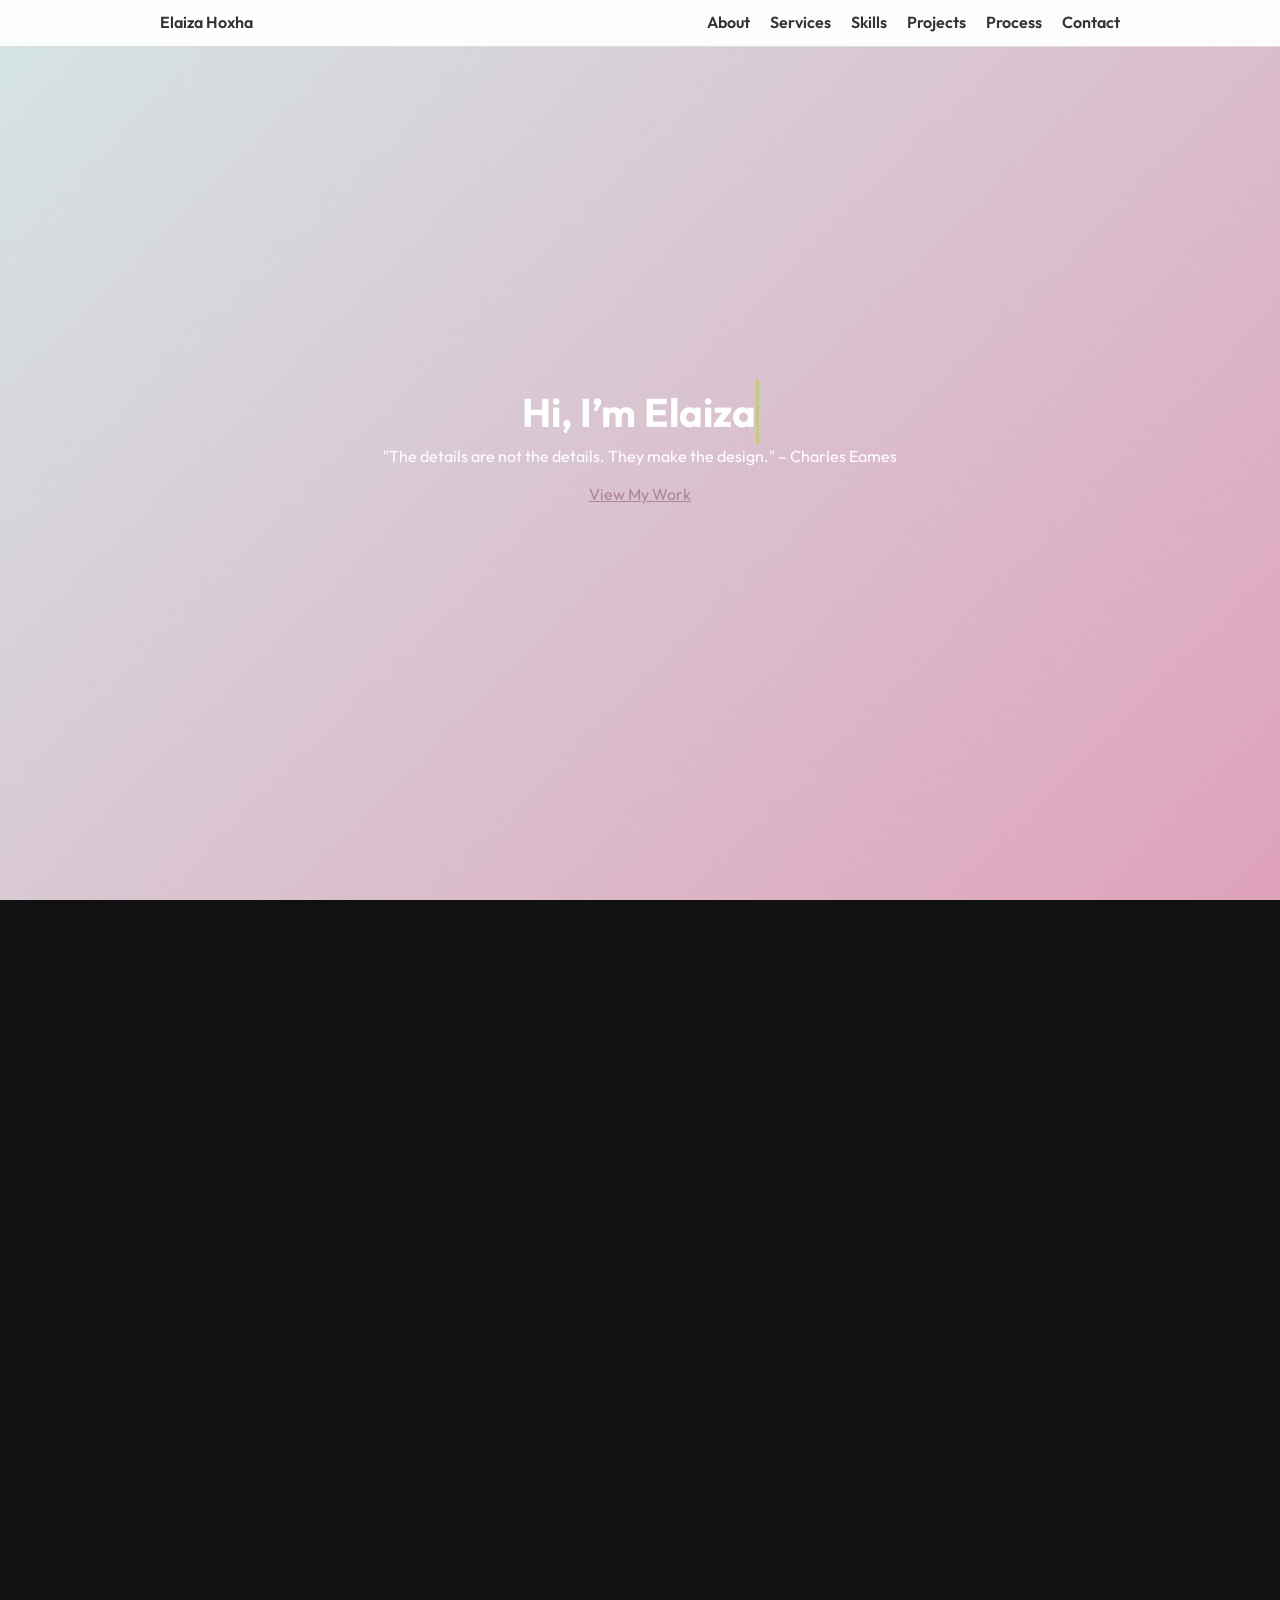
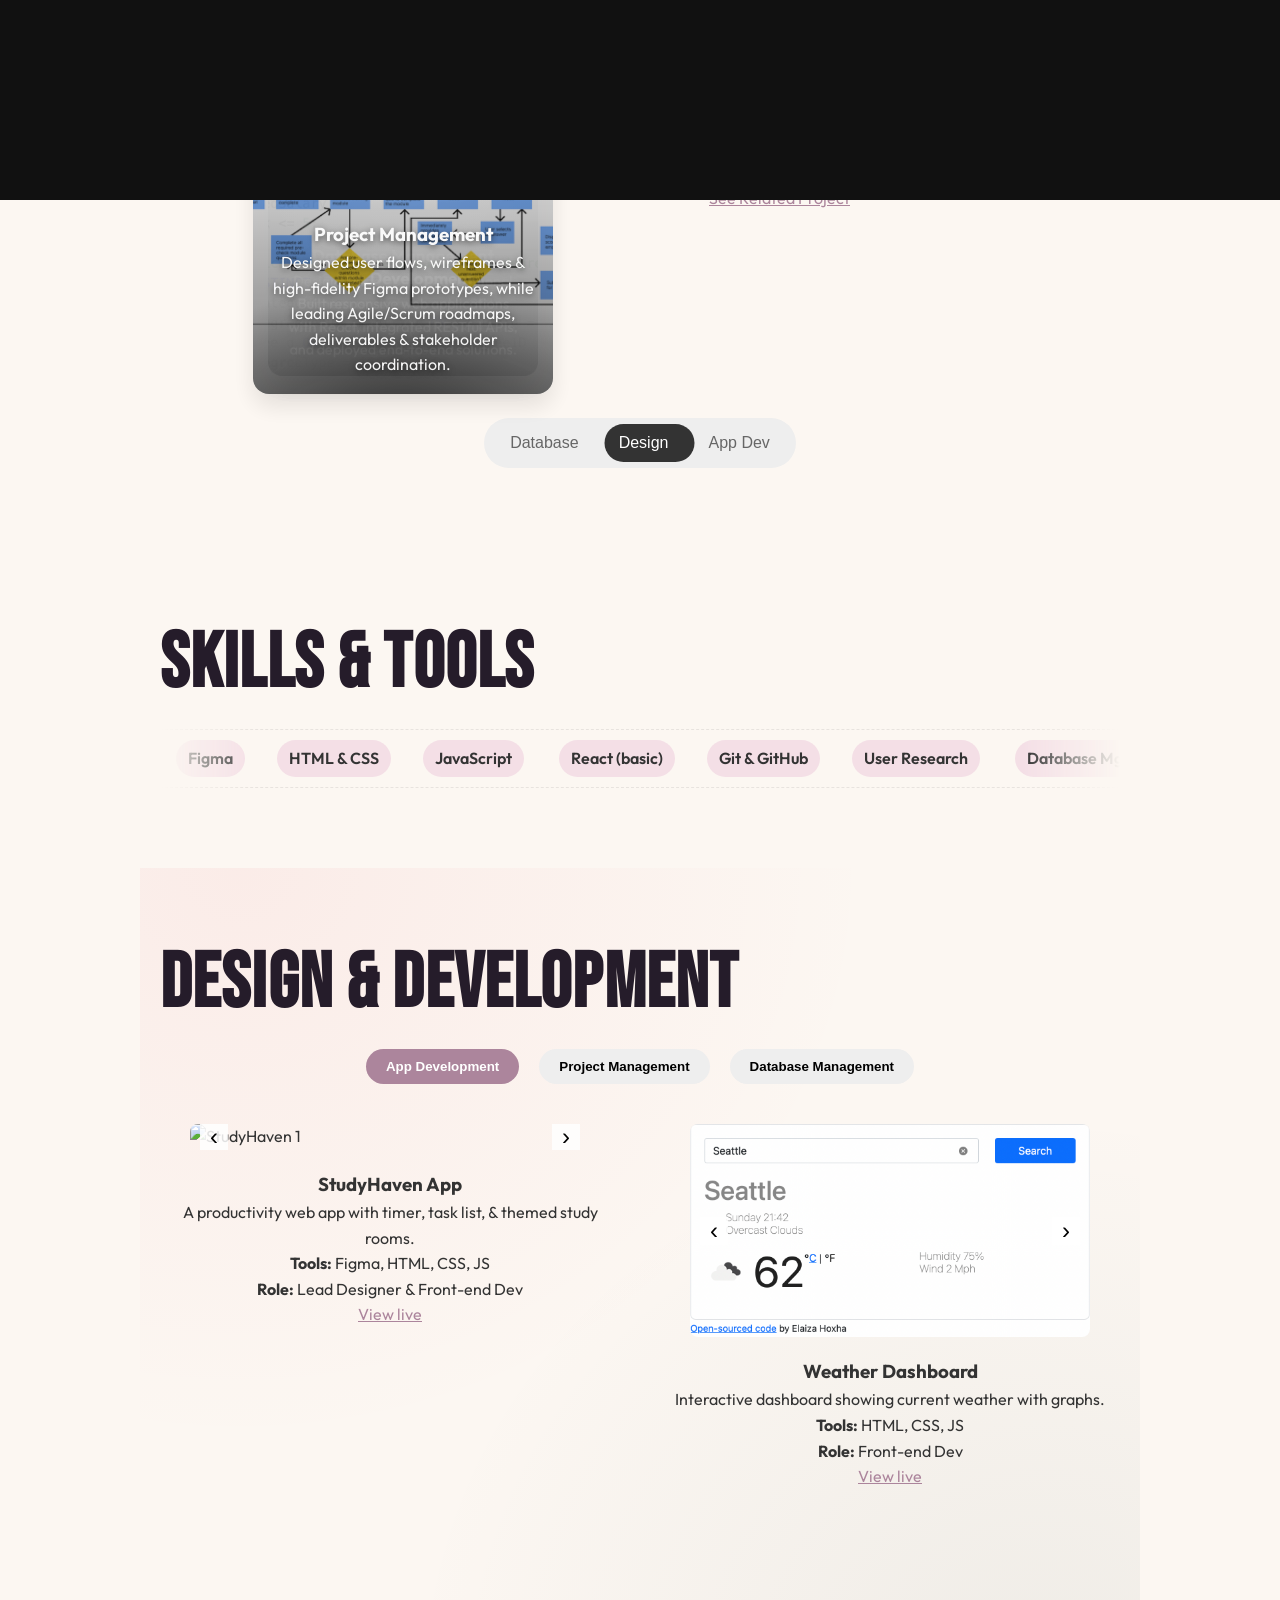
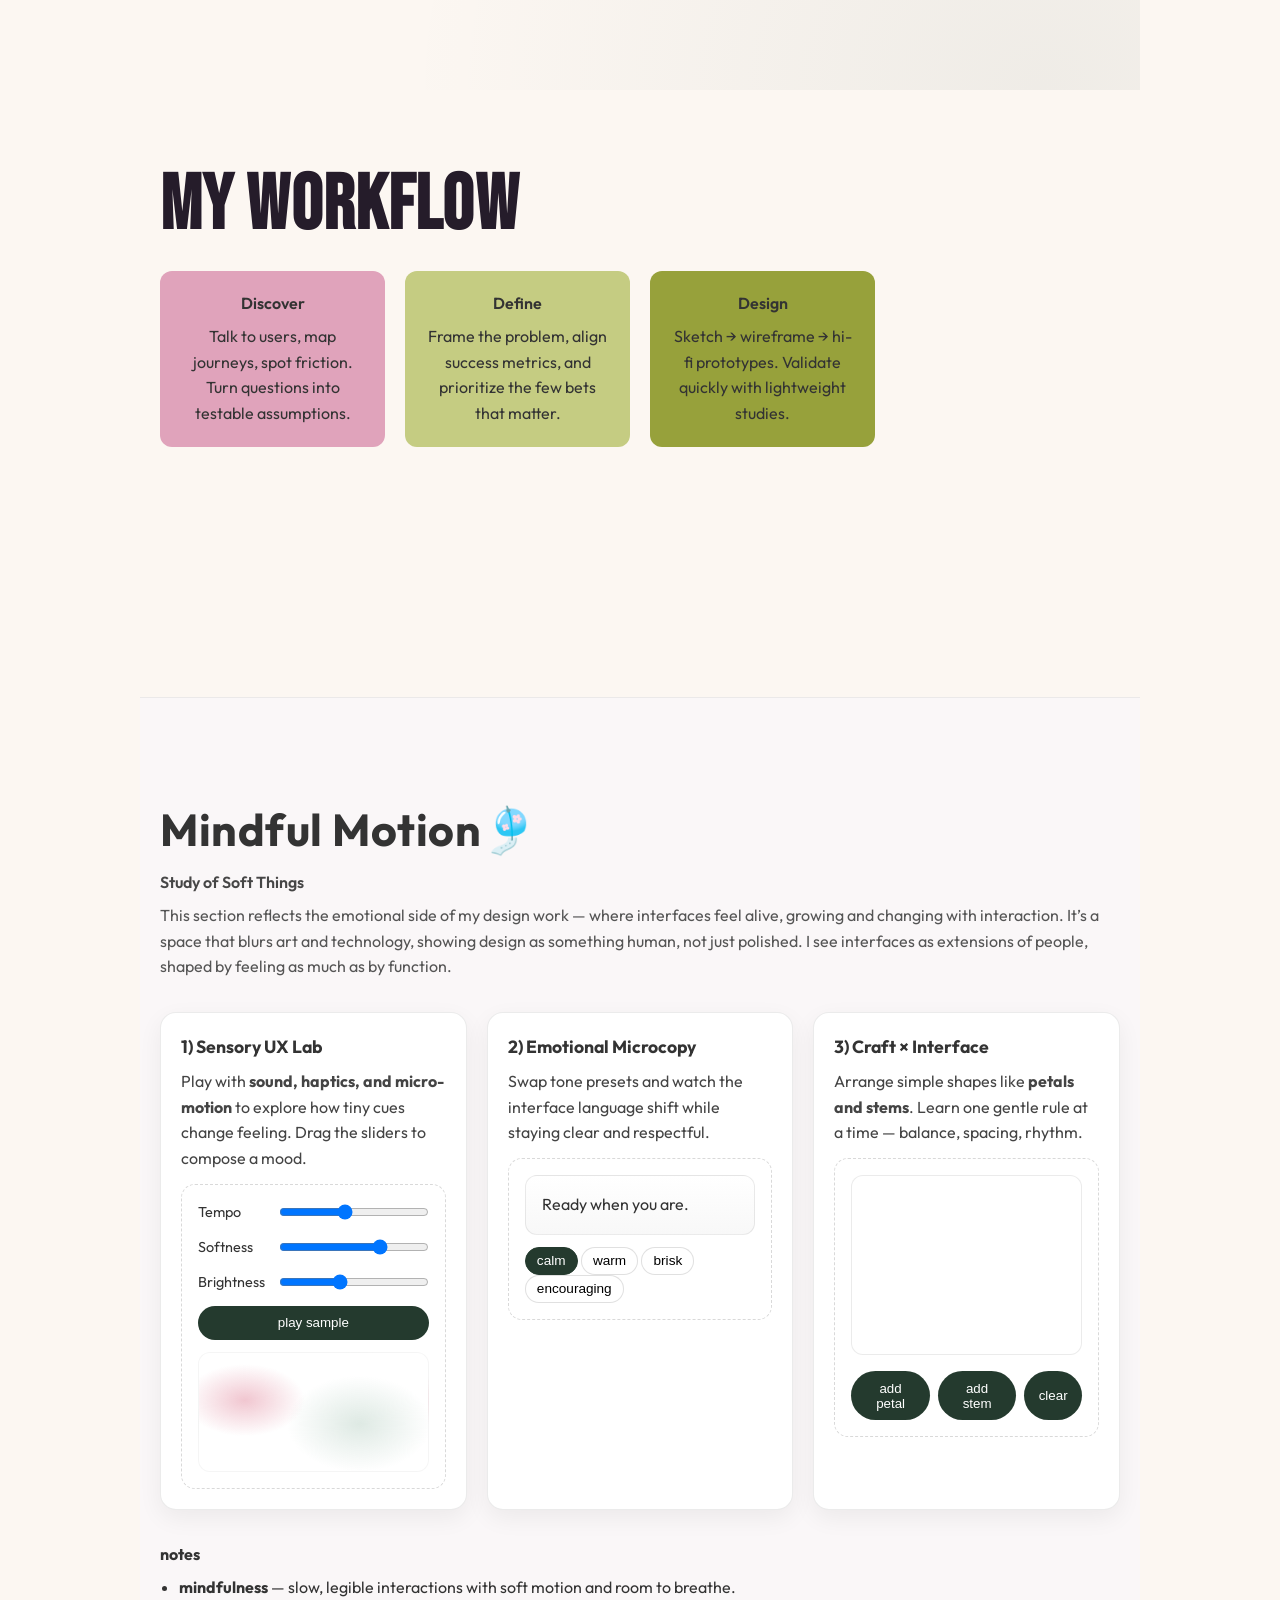
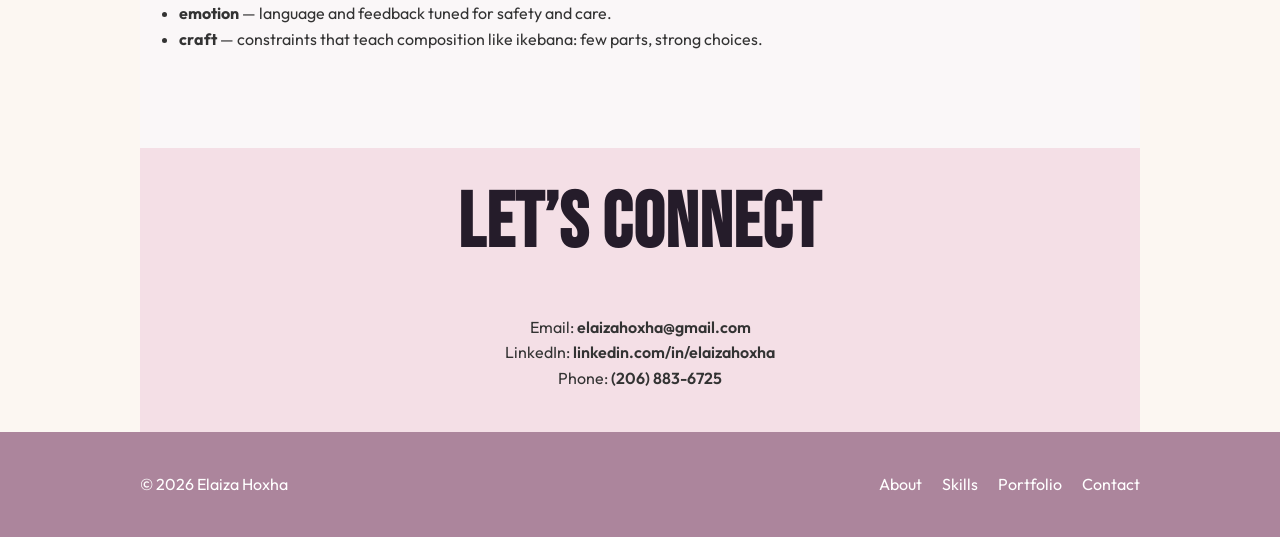
==== index.html @ 32614544 "update portfolio layout, visuals, and content for new version new sections, visuals, and interaction" ====
<!DOCTYPE html>
<html lang="en">
<head>
  <meta charset="UTF-8" />
  <meta name="viewport" content="width=device-width, initial-scale=1.0" />
  <title>Elaiza Hoxha | Portfolio</title>

  <!-- libs -->
  <script src="https://cdn.jsdelivr.net/npm/tsparticles@2/tsparticles.bundle.min.js"></script>

  <!-- fonts -->
  <link href="https://fonts.googleapis.com/css2?family=Outfit:wght@400;600&display=swap" rel="stylesheet" />
  <link href="https://fonts.googleapis.com/css2?family=Bebas+Neue&family=IBM+Plex+Mono:wght@400;600&display=swap" rel="stylesheet" />

  <link rel="stylesheet" href="style.css" />
</head>
<body>
  <!-- progress bar + film grain -->
  <div class="scrollbar" aria-hidden="true"><span></span></div>
  <div class="site-noise" aria-hidden="true"></div>

  <!-- Top Navigation (marketing link removed) -->
  <nav class="top-banner">
    <div class="nav-content">
      <div class="logo">Elaiza Hoxha</div>
      <ul>
        <li><a href="#about">About</a></li>
        <li><a href="#services">Services</a></li>
        <li><a href="#skills">Skills</a></li>
        <li><a href="#projects">Projects</a></li>
        <li><a href="#process">Process</a></li>
        <li><a href="#contact">Contact</a></li>
      </ul>
    </div>
  </nav>

  <!-- Hero -->
  <header class="hero">
    <div id="tsparticles" class="particles"></div>
    <h1 class="typewriter" id="typewriter"></h1>
    <p>"The details are not the details. They make the design." – Charles Eames</p>
    <a href="#about" class="btn">View My Work</a>
  </header>

  <!-- About -->
  <section class="about" id="about">
    <h2 class="k-headline" data-split>About Me</h2>
    <div class="about-wrapper">
      <img src="images/meee.png" alt="Elaiza Hoxha portrait" class="about-img sticker floaty" data-parallax="0.05" />
      <div class="about-text reveal">
        <p>
          I’m an Informatics student at UW Seattle who loves working where strategy, design, and tech meet.
          I can code and prototype when needed, but what excites me most is guiding a product from an idea
          to something people use and value. I enjoy shaping user insights into features that work for both the
          people using them and the teams building them, ensuring every decision aligns with the user experience
          and the product vision.
        </p>
      </div>
    </div>
  </section>

  <!-- Services -->
  <section id="services" class="services">
    <h2 class="k-headline" data-split>Services</h2>

    <div class="services__wrapper">
      <!-- Card stack -->
      <div class="services__cards">
        <div class="card" data-idx="0">
          <img src="images/SQL.png" alt="Database Management" />
          <div class="card__content">
            <h3>Database Management</h3>
            <p>Designed and optimized relational schemas, wrote complex SQL queries, and tuned performance for large data sets.</p>
          </div>
        </div>

        <div class="card active" data-idx="1">
          <img src="images/PMEmpCom.png" alt="Project Management" />
          <div class="card__content">
            <h3>Project Management</h3>
            <p>Designed user flows, wireframes & high-fidelity Figma prototypes, while leading Agile/Scrum roadmaps, deliverables & stakeholder coordination.</p>
          </div>
        </div>

        <div class="card" data-idx="2">
          <img src="images/SHrainy.png" alt="App Development" />
          <div class="card__content">
            <h3>App Development</h3>
            <p>Built responsive web applications with React, integrated RESTful APIs, and deployed end-to-end solutions.</p>
          </div>
        </div>
      </div>

      <!-- Info pane -->
      <div class="services__info">
        <h3 id="svc-title">Project Management</h3>
        <p id="svc-copy">Designed user flows, wireframes & high-fidelity Figma prototypes, while leading Agile/Scrum roadmaps, deliverables & stakeholder coordination.</p>
        <a id="svc-link" href="#projects" class="btn">See Related Project</a>
      </div>
    </div>

    <!-- Pills with slider -->
    <nav class="services__nav" id="svc-nav">
      <button data-idx="0">Database</button>
      <button class="active" data-idx="1">Design</button>
      <button data-idx="2">App Dev</button>
      <span class="slider" aria-hidden="true"></span>
    </nav>
  </section>

  <!-- Skills marquee -->
  <section class="skills" id="skills">
    <h2 class="k-headline" data-split>Skills & Tools</h2>
    <div class="marquee">
      <div class="track">
        <span>Figma</span><span>HTML &amp; CSS</span><span>JavaScript</span>
        <span>React (basic)</span><span>Git &amp; GitHub</span><span>User Research</span>
        <span>Database Mgmt</span><span>SQL</span><span>Project Mgmt</span>
        <span>Figma</span><span>HTML &amp; CSS</span><span>JavaScript</span>
        <span>React (basic)</span><span>Git &amp; GitHub</span><span>User Research</span>
        <span>Database Mgmt</span><span>SQL</span><span>Project Mgmt</span>
      </div>
    </div>
  </section>

  <!-- Projects -->
  <section class="projects editorial" id="projects">
    <h2 class="k-headline" data-split>Design & Development</h2>

    <div class="projects-nav">
      <button data-tab="app" class="active">App Development</button>
      <button data-tab="ux">Project Management</button>
      <button data-tab="db">Database Management</button>
    </div>

    <div class="projects-content">
      <!-- App Dev -->
      <div class="project-tab active" data-tab="app">
        <div class="project-grid">
          <div class="project-item">
            <div class="carousel" data-carousel="study">
              <img src="images/SHcoffee.png" class="active" alt="StudyHaven 1">
              <img src="images/SHcozy.png" alt="">
              <img src="images/SHrainy.png" alt="">
              <img src="images/SHtask.png" alt="">
              <button class="prev" aria-label="Previous">‹</button>
              <button class="next" aria-label="Next">›</button>
            </div>
            <div class="project-info">
              <h3>StudyHaven App</h3>
              <p>A productivity web app with timer, task list, &amp; themed study rooms.</p>
              <p><strong>Tools:</strong> Figma, HTML, CSS, JS</p>
              <p><strong>Role:</strong> Lead Designer &amp; Front-end Dev</p>
              <a href="https://studyhaven-11dbe.web.app" class="btn" target="_blank" rel="noopener">View live</a>
            </div>
          </div>

          <div class="project-item">
            <div class="carousel" data-carousel="weather">
              <img src="images/WAseattle.png" class="active" alt="Weather Seattle">
              <img src="images/WAalbania.png" alt=""><img src="images/WAkyrgyzstan.png" alt="">
              <img src="images/WAjapan.png" alt=""><img src="images/WAchad.png" alt="">
              <img src="images/WAarizona.png" alt=""><img src="images/WAmoscow.png" alt="">
              <img src="images/WAbellevue.png" alt="">
              <button class="prev" aria-label="Previous">‹</button>
              <button class="next" aria-label="Next">›</button>
            </div>
            <div class="project-info">
              <h3>Weather Dashboard</h3>
              <p>Interactive dashboard showing current weather with graphs.</p>
              <p><strong>Tools:</strong> HTML, CSS, JS</p>
              <p><strong>Role:</strong> Front-end Dev</p>
              <a href="https://jazzy-gaufre-e1794d.netlify.app" class="btn" target="_blank" rel="noopener">View live</a>
            </div>
          </div>
        </div>
      </div>

      <!-- PM -->
      <div class="project-tab" data-tab="ux">
        <div class="carousel" data-carousel="uxpm">
          <img src="images/unnamed-3.png" class="active" alt="">
          <img src="images/unnamed-4.png" alt="">
          <img src="images/unnamed-5.png" alt="">
          <img src="images/unnamed-6.png" alt="">
          <img src="images/unnamed-7.png" alt="">
          <button class="prev" aria-label="Previous">‹</button>
          <button class="next" aria-label="Next">›</button>
        </div>
        <div class="project-info">
          <h3>HRIS Case Study</h3>
          <p>Designed user flows, wireframes &amp; Figma prototypes. Led Agile sprints, stakeholder demos, and roadmapping in a group setting.</p>
          <p><strong>Outcome:</strong> +40% actionable insights</p>
          <p><strong>Role:</strong> PM &amp; Designer</p>
          <a href="https://dev.azure.com/bbgroup1/INFO%20380%20Project%20BB1/_wiki/wikis/INFO-380-Project-BB1.wiki/28/Executive-Summary" class="btn" target="_blank" rel="noopener">See full case study</a>
        </div>
      </div>

      <!-- DB -->
      <div class="project-tab" data-tab="db">
        <div class="carousel" data-carousel="db">
          <img src="images/Q1.png" class="active" alt="">
          <img src="images/Q2.png" alt=""><img src="images/Q3.png" alt="">
          <img src="images/Q4.png" alt=""><img src="images/Q5.png" alt="">
          <img src="images/Q6.png" alt=""><img src="images/Q7.png" alt="">
          <img src="images/Q8.png" alt=""><img src="images/Q9.png" alt="">
          <img src="images/Q10.png" alt="">
          <button class="prev" aria-label="Previous">‹</button>
          <button class="next" aria-label="Next">›</button>
        </div>
        <div class="project-info">
          <h3>Job Market Analytics Database</h3>
          <p>Modeled and loaded 2023–33 BLS projections into normalized PostgreSQL, then wrote 10 core SQL queries using windows, aggregates, and CTEs.</p>
          <p><strong>Tools:</strong> SQL, Azure Data Studio, VS Code</p>
          <p><strong>Role:</strong> Data Engineer &amp; Analyst</p>
          <p><strong>Data source:</strong> <a href="https://www.bls.gov/emp/tables/occupational-projections-and-characteristics.htm" target="_blank" rel="noopener">Employment Projections</a></p>
          <a href="https://github.com/elaizahoxha/Job-Market-Analytics.git" class="btn" target="_blank" rel="noopener">View GitHub</a>
        </div>
      </div>
    </div>
  </section>

  <!-- Process -->
  <section class="process" id="process">
    <h2 class="k-headline" data-split>My Workflow</h2>
    <div class="process-steps">
      <div class="step-box">
        <div class="summary">Discover</div>
        <div class="details">Talk to users, map journeys, spot friction. Turn questions into testable assumptions.</div>
      </div>
      <div class="step-box">
        <div class="summary">Define</div>
        <div class="details">Frame the problem, align success metrics, and prioritize the few bets that matter.</div>
      </div>
      <div class="step-box">
        <div class="summary">Design</div>
        <div class="details">Sketch → wireframe → hi-fi prototypes. Validate quickly with lightweight studies.</div>
      </div>
      <div class="step-box">
        <div class="summary">Develop</div>
        <div class="details">Build accessible, responsive UI; integrate APIs; keep scope honest and iterative.</div>
      </div>
      <div class="step-box">
        <div class="summary">Deliver</div>
        <div class="details">Ship, measure, and learn. Capture insights into the next sprint or release plan.</div>
      </div>
    </div>
  </section>

  <!-- ✨ art-meets-interface -->
  <section id="art-meets-interface" class="ami">
    <div class="wrapper">
      <header class="ami-hero">
        <h2>Mindful Motion🎐 </h2>
        <p class="subtitle">Study of Soft Things</p>
        <p class="tagline">This section reflects the emotional side of my design work — where interfaces feel alive, growing and changing with interaction. It’s a space that blurs art and technology, showing design as something human, not just polished. I see interfaces as extensions of people, shaped by feeling as much as by function.</p>
      </header>

      <div class="ami-grid">
        <article class="ami-card">
          <h3>1) Sensory UX Lab</h3>
          <p>Play with <b>sound, haptics, and micro-motion</b> to explore how tiny cues change feeling. Drag the sliders to compose a mood.</p>
          <div class="ami-demo ami-demo--sensory">
            <label>Tempo <input type="range" min="20" max="180" value="90" id="ami-tempo"></label>
            <label>Softness <input type="range" min="0" max="100" value="70" id="ami-soft"></label>
            <label>Brightness <input type="range" min="0" max="100" value="40" id="ami-bright"></label>
            <button id="ami-play" class="ami-btn">play sample</button>
            <div class="ami-bloom" aria-hidden="true"></div>
          </div>
        </article>

        <article class="ami-card">
          <h3>2) Emotional Microcopy</h3>
          <p>Swap tone presets and watch the interface language shift while staying clear and respectful.</p>
          <div class="ami-demo ami-demo--copy">
            <div class="ami-copy-output" id="ami-copy">Ready when you are.</div>
            <div class="ami-copy-controls">
              <button data-tone="calm" class="ami-chip is-active">calm</button>
              <button data-tone="warm" class="ami-chip">warm</button>
              <button data-tone="brisk" class="ami-chip">brisk</button>
              <button data-tone="encouraging" class="ami-chip">encouraging</button>
            </div>
          </div>
        </article>

        <article class="ami-card">
          <h3>3) Craft × Interface</h3>
          <p>Arrange simple shapes like <b>petals and stems</b>. Learn one gentle rule at a time — balance, spacing, rhythm.</p>
          <div class="ami-demo ami-demo--ikebana">
            <div class="ami-stage" id="ami-stage" aria-label="arrangement canvas"></div>
            <div class="ami-stage-tools">
              <button class="ami-btn" id="ami-add-petal">add petal</button>
              <button class="ami-btn" id="ami-add-stem">add stem</button>
              <button class="ami-btn" id="ami-clear">clear</button>
            </div>
          </div>
        </article>
      </div>

      <footer class="ami-notes">
        <h4>notes</h4>
        <ul>
          <li><b>mindfulness</b> — slow, legible interactions with soft motion and room to breathe.</li>
          <li><b>emotion</b> — language and feedback tuned for safety and care.</li>
          <li><b>craft</b> — constraints that teach composition like ikebana: few parts, strong choices.</li>
        </ul>
      </footer>
    </div>
  </section>

  <!-- Contact -->
  <section id="contact" class="contact">
    <div class="container">
      <h2 class="k-headline" data-split>Let’s Connect</h2>
      <br>
      <p>
        Email: <a href="mailto:elaizahoxha@gmail.com" class="contact-link">elaizahoxha@gmail.com</a><br>
        LinkedIn: <a href="https://www.linkedin.com/in/elaizahoxha/" target="_blank" rel="noopener" class="contact-link">linkedin.com/in/elaizahoxha</a><br>
        Phone: <a href="tel:+12068836725" class="contact-link">(206) 883-6725</a>
      </p>
    </div>
  </section>

  <!-- Footer (marketing link removed) -->
  <footer class="footer-clean">
    <div class="footer-row container">
      <p>&copy; <span id="year"></span> Elaiza Hoxha</p>
      <ul class="footer-links">
        <li><a href="#about">About</a></li>
        <li><a href="#skills">Skills</a></li>
        <li><a href="#projects">Portfolio</a></li>
        <li><a href="#contact">Contact</a></li>
      </ul>
    </div>
  </footer>

  <!-- Page-transition overlay -->
  <div id="transition" aria-hidden="true"></div>

  <!-- Back to top -->
  <button class="to-top" aria-label="Back to top">↑</button>

  <script src="script.js"></script>
</body>
</html>
---- style.css ----
/* ====== THEME ====== */
:root{
  --pastel-pink:#E0A3BB; --pastel-yellow:#C5CC82; --pastel-green:#97A13B;
  --pastel-blue:#D6E6E7; --pastel-peach:#F4DFE6; --pastel-purple:#AC859C;
  --ink:#251C2A; --paper:#FCF7F2; --campus-red:#E21C2D; --forest:#1E3A2E;
  --accent: var(--pastel-purple);
  --radius:18px; --shadow:0 6px 18px rgba(0,0,0,.08); --ease:cubic-bezier(.22,.61,.36,1);
}

*{box-sizing:border-box; margin:0; padding:0; scroll-behavior:smooth;}
body{font-family:'Outfit',system-ui; background:var(--paper); color:#333; line-height:1.6; scroll-padding-top:80px;}

/* ===== Progress bar ===== */
.scrollbar{position:fixed; top:0; left:0; width:100%; height:3px; z-index:1100; background:transparent;}
.scrollbar span{display:block; height:100%; width:0; background: linear-gradient(90deg, color-mix(in oklab, var(--accent) 92%, white), var(--accent)); transform-origin:left;}

/* ===== Film grain ===== */
.site-noise::before{
  content:""; position:fixed; inset:0; pointer-events:none; z-index:999; mix-blend-mode:multiply;
  background-image:url('data:image/svg+xml;utf8,<svg xmlns="http://www.w3.org/2000/svg" width="140" height="140"><filter id="n"><feTurbulence baseFrequency=".9" numOctaves="2" seed="2"/></filter><rect width="100%" height="100%" filter="url(%23n)" opacity=".04"/></svg>');
}

/* ===== Nav ===== */
.top-banner{position:fixed; top:0; width:100%; background:rgba(255,255,255,.95); border-bottom:1px solid #ddd; backdrop-filter:blur(8px); z-index:1000;}
.nav-content{display:flex; justify-content:space-between; align-items:center; max-width:1000px; margin:auto; padding:10px 20px;}
.logo{font-weight:600;}
nav ul{display:flex; gap:20px; list-style:none;}
nav a{position:relative; text-decoration:none; color:#333; font-weight:600; transition:color .3s;}
nav a:hover{color:var(--pastel-purple);} 
nav a::after{content:""; position:absolute; left:0; bottom:-2px; width:100%; height:2px; background:var(--pastel-purple); transform:scaleX(0); transform-origin:left; transition:transform .3s;}
nav a:hover::after{transform:scaleX(1);} 

/* ===== Hero ===== */
.hero{position:relative; overflow:hidden; height:100vh; background:linear-gradient(135deg,var(--pastel-blue),var(--pastel-pink)); color:#fff; display:flex; flex-direction:column; justify-content:center; align-items:center; text-align:center; padding:0 20px;}
.particles{position:absolute; inset:0; z-index:0;}
.hero>*:not(.particles){position:relative; z-index:1;}
.typewriter{overflow:hidden; border-right:3px solid var(--pastel-yellow); white-space:nowrap; font-size:2.5rem; min-height:4rem; display:inline-block; animation:blink .7s step-end infinite;}
@keyframes blink{50%{border-color:transparent;}}
.btn{background:transparent; color:var(--pastel-purple); border:none; padding:.75rem 1.5rem; cursor:pointer; border-radius:3rem; transition:background .3s,color .3s,transform .3s,box-shadow .3s;}
.btn:hover{transform:scale(1.05); box-shadow:0 6px 15px rgba(0,0,0,.1);} 
.btn:active{background:var(--pastel-purple); color:#fff;}

/* ===== Sections ===== */
section{padding:80px 20px; max-width:1000px; margin:auto; opacity:0; transform:translateY(50px); transition:opacity .6s ease-out, transform .6s ease-out;}
section.visible{opacity:1; transform:translateY(0);}

/* ===== Headlines ===== */
.k-headline{font-family:"Bebas Neue",system-ui; letter-spacing:.015em; color:var(--ink); font-size:clamp(28px,6vw,86px); line-height:.95; margin-bottom:28px;}
.k-headline .k{display:inline-block; transform:translateY(.7em) scale(.92); opacity:0; transition:transform .6s var(--ease),opacity .6s var(--ease);} 
.k-headline.on .k{transform:translateY(0) scale(1); opacity:1;} 
.k-headline.on .k:nth-child(n){transition-delay:calc(var(--i,0)*9ms);} 

/* ===== About ===== */
.about-wrapper{display:flex; flex-wrap:wrap; gap:20px; align-items:center;}
.about-img {
  width: 280px;          /* same visual width as before */
  height: 280px;         /* fixed height so it doesn't stretch */
  object-fit: cover;     /* crops instead of squishing */
  object-position: center; /* centers the crop */
  border-radius: 50%;    /* keep the circular look if you had it */
  overflow: hidden;
}

.about-text{max-width:600px; background:var(--pastel-yellow); padding:40px; border-radius:10px;}
.sticker{background:#fff; border:2px solid #fff; box-shadow:0 12px 24px rgba(0,0,0,.12); border-radius:16px;}
.floaty{animation:floaty 6s var(--ease) infinite;} 
@keyframes floaty{0%,100%{transform:translateY(0)}50%{transform:translateY(-6px)}}
[data-parallax]{will-change:transform;}

/* ===== Services ===== */
.services{text-align:center;}
.services h2{color:var(--pastel-purple); margin-bottom:40px;}
.services__wrapper{display:flex; flex-wrap:wrap; gap:40px; align-items:flex-start; justify-content:center; margin-bottom:24px;}
.services__cards{position:relative; flex:1 1 300px; height:360px;}
.services__info{flex:1 1 250px; text-align:left; max-width:60ch;}
.services__info h3{font-size:1.5rem; margin-bottom:.75rem; color:#222;}
.services__info p{margin-bottom:1.25rem; line-height:1.7; color:#222;}
.card{position:absolute; top:0; left:50%; width:300px; height:100%; border-radius:16px; overflow:hidden; box-shadow:0 12px 24px rgba(0,0,0,.1); transform-origin:center; transition:transform .6s var(--ease), z-index 0s .6s; opacity:.95; transform:translateX(-50%) scale(.9) rotateX(var(--rx,0deg)) rotateY(var(--ry,0deg)); will-change:transform;}
.card::before{content:""; position:absolute; inset:0; background: radial-gradient(120% 60% at 50% 110%, rgba(0,0,0,.65), transparent 70%), linear-gradient(to top, rgba(0,0,0,.55), rgba(0,0,0,.15) 65%, rgba(0,0,0,0)); z-index:1;}
.card::after{content:""; position:absolute; inset:-1px; border-radius:16px; background:radial-gradient(250px 180px at var(--mx,50%) var(--my,40%), rgba(255,255,255,.28), transparent 60%); opacity:.25; transition:opacity .2s; z-index:2; pointer-events:none;}
.card:hover::after{opacity:.45;}
.card[data-idx="0"], .card[data-idx="1"], .card[data-idx="2"]{z-index:1;}
.services__cards:hover .card[data-idx="0"]{transform:translateX(calc(-50% - 100px)) scale(.8);} 
.services__cards:hover .card[data-idx="1"]{transform:translateX(-50%) scale(1); z-index:2;}
.services__cards:hover .card[data-idx="2"]{transform:translateX(calc(-50% + 100px)) scale(.8);} 
.card.active{transform:translateX(-50%) scale(1); z-index:10 !important; transition:transform .6s var(--ease), z-index 0s 0s;}
.card img{width:100%; height:100%; object-fit:cover;}
.card__content{position:absolute; inset:auto 0 0 0; padding:16px; color:#fff; z-index:3; text-shadow:0 2px 6px rgba(0,0,0,.55);} 

/* Pills with slider */
.services__nav{display:inline-flex; background:#eee; border-radius:9999px; overflow:hidden; position:relative; padding:6px;}
.services__nav button{border:none; background:transparent; padding:10px 20px; font-size:1rem; cursor:pointer; color:#666; position:relative; z-index:1;}
.services__nav .slider{position:absolute; top:6px; bottom:6px; left:6px; width:0; border-radius:9999px; background:#333; transition:transform .35s var(--ease), width .35s var(--ease); z-index:0;}
.services__nav button.active{color:#fff;}

/* ===== Skills marquee ===== */
.marquee{overflow:hidden; white-space:nowrap; mask-image:linear-gradient(90deg,transparent,#000 10%,#000 90%,transparent); border-top:1px dashed rgba(0,0,0,.08); border-bottom:1px dashed rgba(0,0,0,.08); padding:10px 0; margin-top:16px;}
.marquee .track{display:inline-block; animation:mar 16s linear infinite; font-weight:600;}
.marquee span{display:inline-block; margin:0 16px; padding:6px 12px; border-radius:999px; background:var(--pastel-peach);} 
@keyframes mar{from{transform:translateX(0)} to{transform:translateX(-50%)}}

/* ===== Projects ===== */
.projects{position:relative;}
.editorial{background:radial-gradient(ellipse at 10% 0%, rgba(226,28,45,.05), transparent 50%), radial-gradient(ellipse at 90% 100%, rgba(30,58,46,.06), transparent 50%);} 
.projects-nav{display:flex; gap:20px; justify-content:center; margin-bottom:40px;}
.projects-nav button{background:#eee; border:none; padding:10px 20px; border-radius:20px; cursor:pointer; font-weight:600;}
.projects-nav button.active{background:var(--pastel-purple); color:#fff;}
.project-tab{display:none;} 
.project-tab.active{display:block;}
.carousel{position:relative; max-width:400px; margin:0 auto 20px; overflow:hidden;}
.carousel img{display:none; width:100%; border-radius:8px;}
.carousel img.active{display:block;}
.carousel .prev,.carousel .next{position:absolute; top:50%; transform:translateY(-50%); background:rgba(255,255,255,.85); border:none; font-size:1.5rem; padding:0 10px; cursor:pointer;}
.carousel .prev{left:10px;} .carousel .next{right:10px;}
.project-info{text-align:center; margin-bottom:60px;}
.project-grid{display:grid; grid-template-columns:repeat(auto-fit,minmax(300px,1fr)); gap:40px; align-items:start; margin-bottom:60px;}
.project-item .carousel{transition:transform .25s ease, box-shadow .25s ease;} 
.project-item:hover .carousel{transform:translateY(-2px) rotate(.4deg); box-shadow:0 16px 28px rgba(0,0,0,.12);} 

/* ===== Process ===== */
.process{position:relative; background-image:url('https://www.toptal.com/designers/subtlepatterns/patterns/dot-grid.png'); background-size:80px 80px;}
.process-steps{display:flex; flex-wrap:wrap; gap:20px; justify-content:center;}
.process-steps .step-box{flex:1 1 200px; max-width:250px; padding:20px; border-radius:12px; text-align:center; font-weight:600; transition:transform .3s, box-shadow .3s; opacity:0; transform:translateY(20px); transition:opacity .6s ease-out, transform .6s ease-out;}
.process-steps .step-box.visible{opacity:1; transform:translateY(0);} 
.process-steps .step-box .details{margin-top:8px; font-weight:400; color:#333;}
.process-steps .step-box:hover{transform:translateY(-5px); box-shadow:0 8px 20px rgba(0,0,0,.1);} 
.step-box:nth-child(1){background:var(--pastel-pink);} .step-box:nth-child(2){background:var(--pastel-yellow);} 
.step-box:nth-child(3){background:var(--pastel-green);} .step-box:nth-child(4){background:var(--pastel-blue);} .step-box:nth-child(5){background:var(--pastel-peach);} 

/* ===== art-meets-interface (keep) ===== */
.ami { background:#faf7f8; padding: 6rem 0; border-top: 1px solid rgba(0,0,0,.06); }
.ami .wrapper{max-width:1100px;margin:0 auto;padding:0 1.25rem;}
.ami-hero h2{font-family: var(--display, "Outfit", system-ui); font-size: clamp(2rem, 3.5vw, 3rem); letter-spacing:.5px;}
.ami-hero .subtitle{font-weight:600; opacity:.9; margin-top:.25rem;}
.ami-hero .tagline{margin-top:.5rem; color: #555;}
.ami-grid{display:grid;grid-template-columns:repeat(auto-fit,minmax(280px,1fr));gap:1.25rem;margin-top:2rem;}
.ami-card{background:#fff;border:1px solid rgba(0,0,0,.08);border-radius:16px;padding:1.25rem;box-shadow:0 8px 24px rgba(0,0,0,.06);} 
.ami-card h3{margin:0 0 .5rem 0; font-size:1.1rem}
.ami-card p{color:#444;margin:0 0 .75rem 0;}
.ami-demo{border:1px dashed rgba(0,0,0,.15);border-radius:14px;padding:1rem;display:flex;flex-direction:column;gap:.75rem}
.ami-demo label{display:flex;justify-content:space-between;align-items:center;font-size:.9rem;gap:.75rem}
.ami-demo input[type="range"]{width:65%}
.ami-btn{background: #243a2e;color:white;border:none;padding:.6rem .9rem;border-radius:999px;cursor:pointer} 
.ami-btn:active{transform:translateY(1px)}
.ami-chip{border:1px solid rgba(0,0,0,.12);background:#fff;border-radius:999px;padding:.35rem .7rem;cursor:pointer;font-size:.85rem}
.ami-chip.is-active{background:#243a2e;color:#fff;border-color:#243a2e}
.ami-copy-output{padding:1rem;border-radius:12px;background:linear-gradient(180deg,#fff, #f8f8f8);border:1px solid rgba(0,0,0,.08);min-height:48px;display:flex;align-items:center}
.ami-bloom{height:120px;border-radius:12px;background:radial-gradient(100px 60px at 20% 40%, rgba(226,140,160,.35), transparent 60%), radial-gradient(120px 80px at 70% 60%, rgba(141,180,160,.35), transparent 60%);border:1px solid rgba(0,0,0,.04)}
.ami-demo--ikebana{gap:1rem}
.ami-stage{height:180px;border-radius:12px;background:#fff;border:1px solid rgba(0,0,0,.08);position:relative;overflow:hidden}
.ami-stage .piece{position:absolute;transition:transform .4s ease, opacity .3s ease}
.ami-stage .petal{width:46px;height:30px;border-radius:50% 50% 48% 52%/55% 45% 55% 45%;background:linear-gradient(180deg, rgba(227,181,197,.85), rgba(251,244,246,.9));box-shadow:0 6px 18px rgba(0,0,0,.08)}
.ami-stage .stem{width:6px;height:90px;border-radius:3px;background:linear-gradient(180deg, #3b5b4a, #243a2e)}
.ami-stage-tools{display:flex;gap:.5rem}
.ami-notes{margin-top:2rem}
.ami-notes h4{margin:0 0 .5rem 0; font-size:1rem}
.ami-notes ul{margin:0;padding-left:1.2rem;color:#333}

/* ===== Contact & Footer ===== */
.contact{text-align:center; padding:40px 20px; background:var(--pastel-peach);} 
.contact-link{color:#333; font-weight:600; text-decoration:none; position:relative; transition:color .3s, transform .2s;}
.contact-link::after{content:""; position:absolute; left:0; bottom:-2px; width:100%; height:2px; background:var(--pastel-purple); transform:scaleX(0); transform-origin:left; transition:transform .3s;}
.contact-link:hover{color:var(--pastel-purple); transform:scale(1.05);} 
.contact-link:hover::after{transform:scaleX(1);} 
.footer-clean{background:var(--pastel-purple); padding:40px 20px; color:#fff; width:100%;}
.footer-row{display:flex; flex-wrap:wrap; justify-content:space-between; align-items:center; max-width:1000px; margin:auto;}
.footer-links{display:flex; gap:20px; list-style:none;}
.footer-links a{color:#fff; text-decoration:none; transition:opacity .3s;}
.footer-links a:hover{opacity:.7;}

/* ===== Back to top ===== */
.to-top{position:fixed; right:18px; bottom:18px; width:44px; height:44px; border-radius:50%; border:none; background:#1f1f1f; color:#fff; box-shadow:0 10px 20px rgba(0,0,0,.18); cursor:pointer; opacity:0; transform:translateY(12px); transition:opacity .25s, transform .25s; z-index:1002;}
.to-top.show{opacity:1; transform:translateY(0);} 

/* ===== Page transition overlay ===== */
#transition{position:fixed; inset:0; background:#111; pointer-events:none; transform:translateY(100%); transition:transform .28s ease-in-out; z-index:1200;}
.page-exit #transition{ transform:translateY(0); }

/* ===== Responsive & Reduced motion ===== */
@media (max-width:768px){
  .about-wrapper{flex-direction:column;}
  nav ul{flex-wrap:wrap; justify-content:center; gap:10px;}
  .services__wrapper{flex-direction:column; align-items:center;}
  .services__info{text-align:center; max-width:65ch;}
}
@media (prefers-reduced-motion: reduce){
  *, *::before, *::after{animation:none !important; transition:none !important;}
}

/* ===== Removed from original =====
   - Duplicate .ami blocks (kept one clean set)
   - .ux-lab, .pin-lab, .trend-lab, .artlab (Labs) — not used by current HTML
   - .business-* (unused)
   - .projects::before big "EXTRA" text overlay
*/
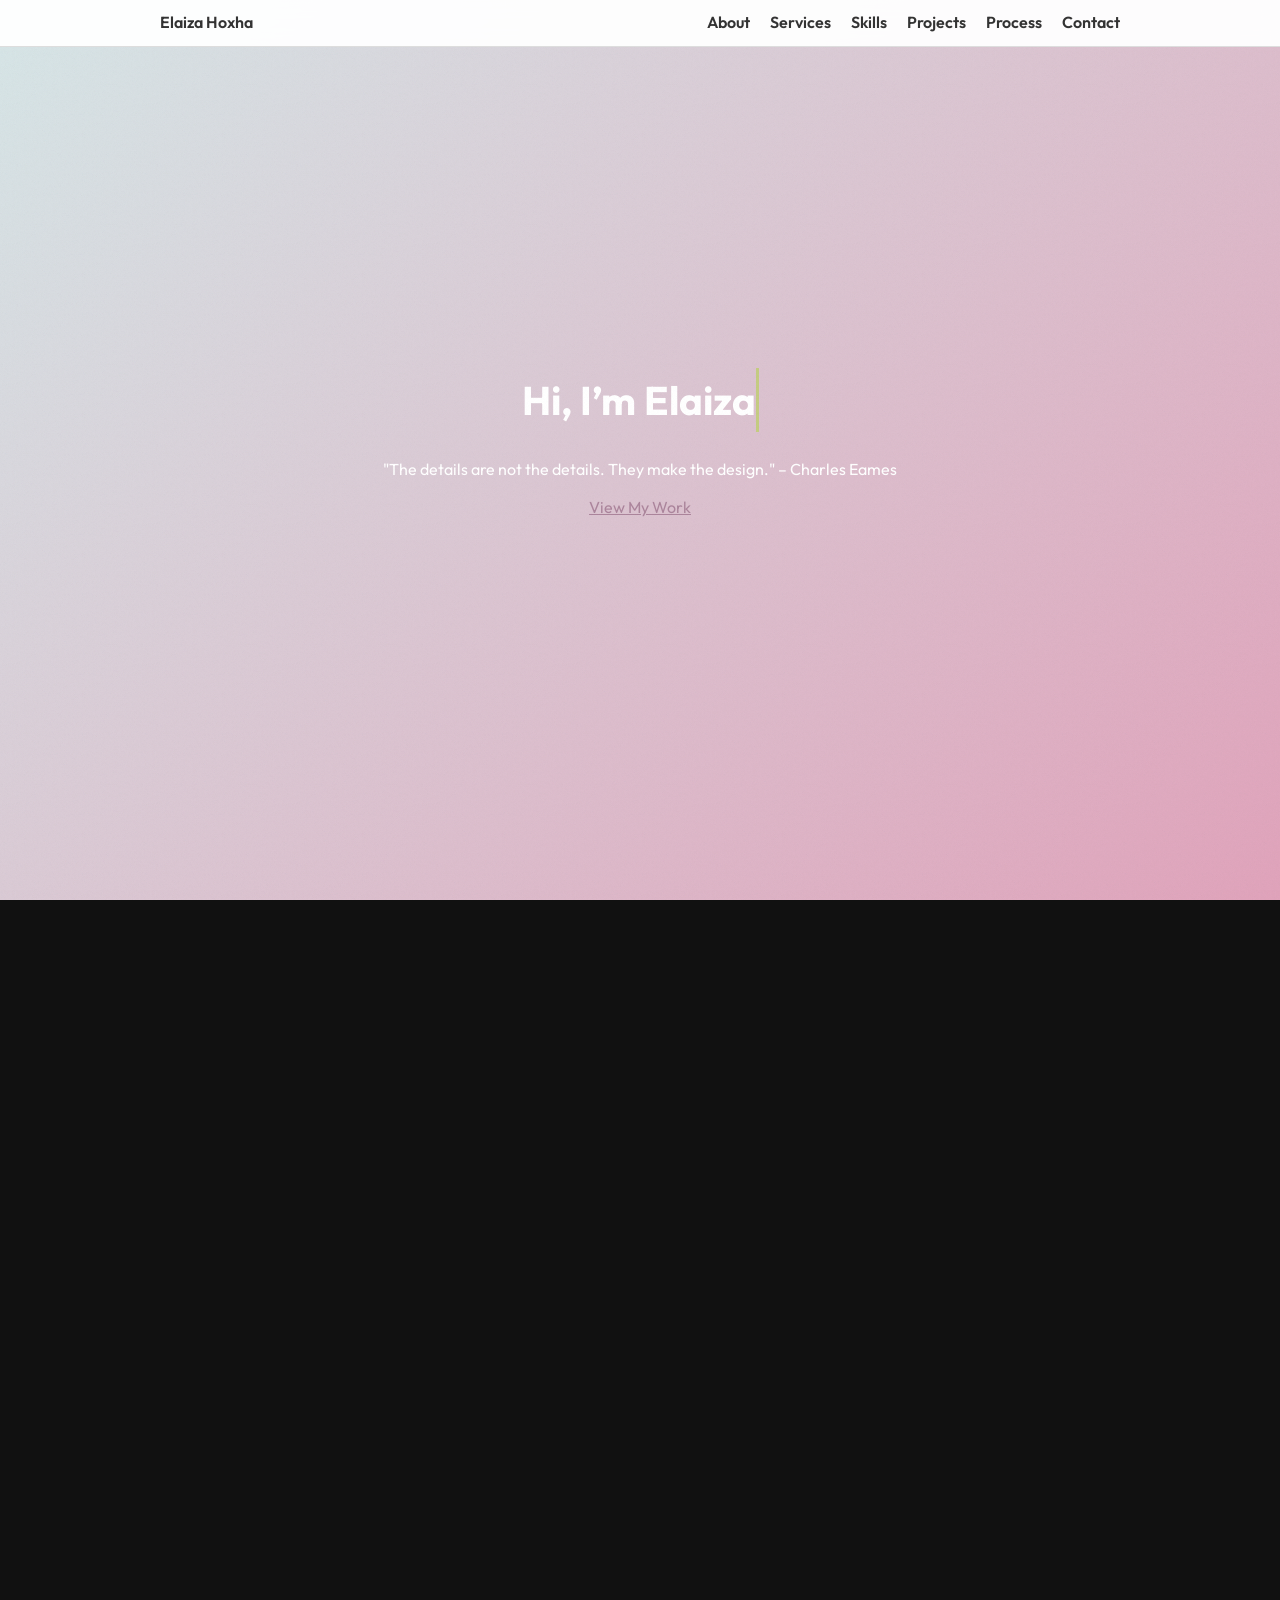
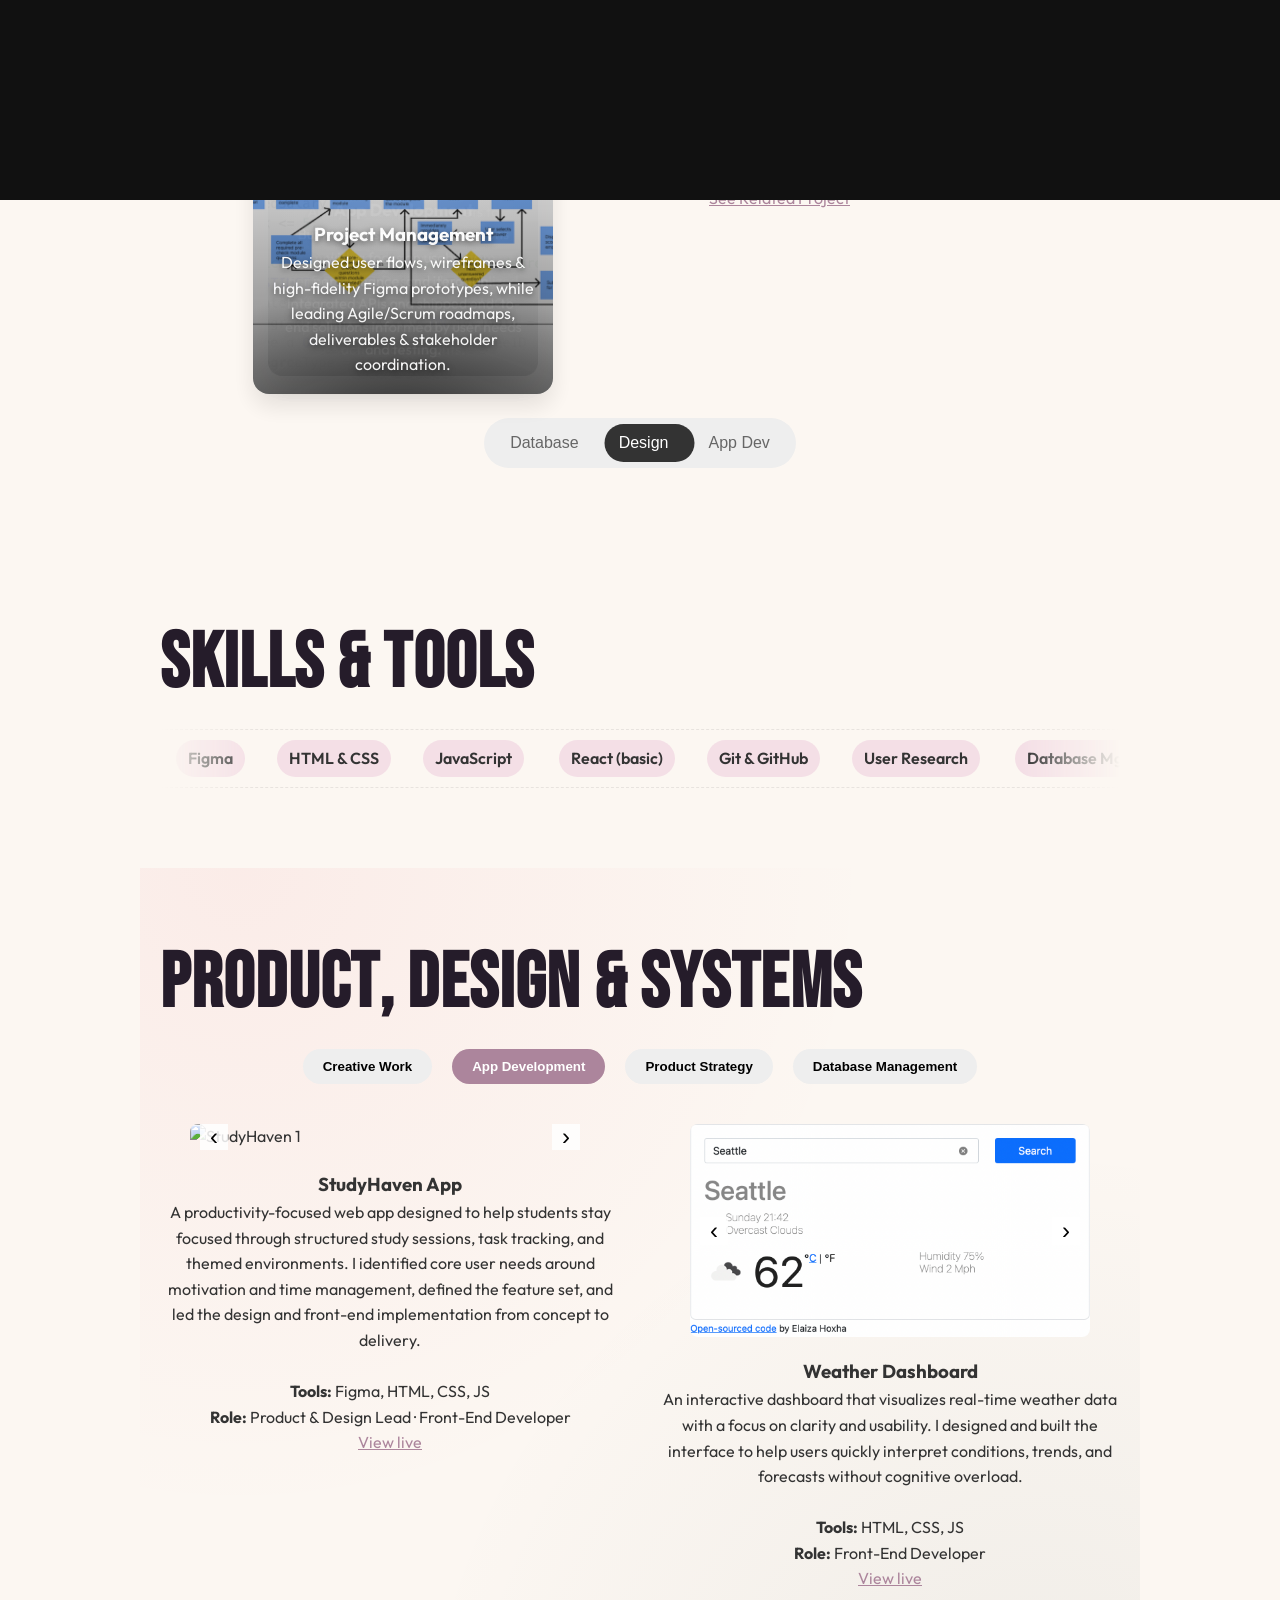
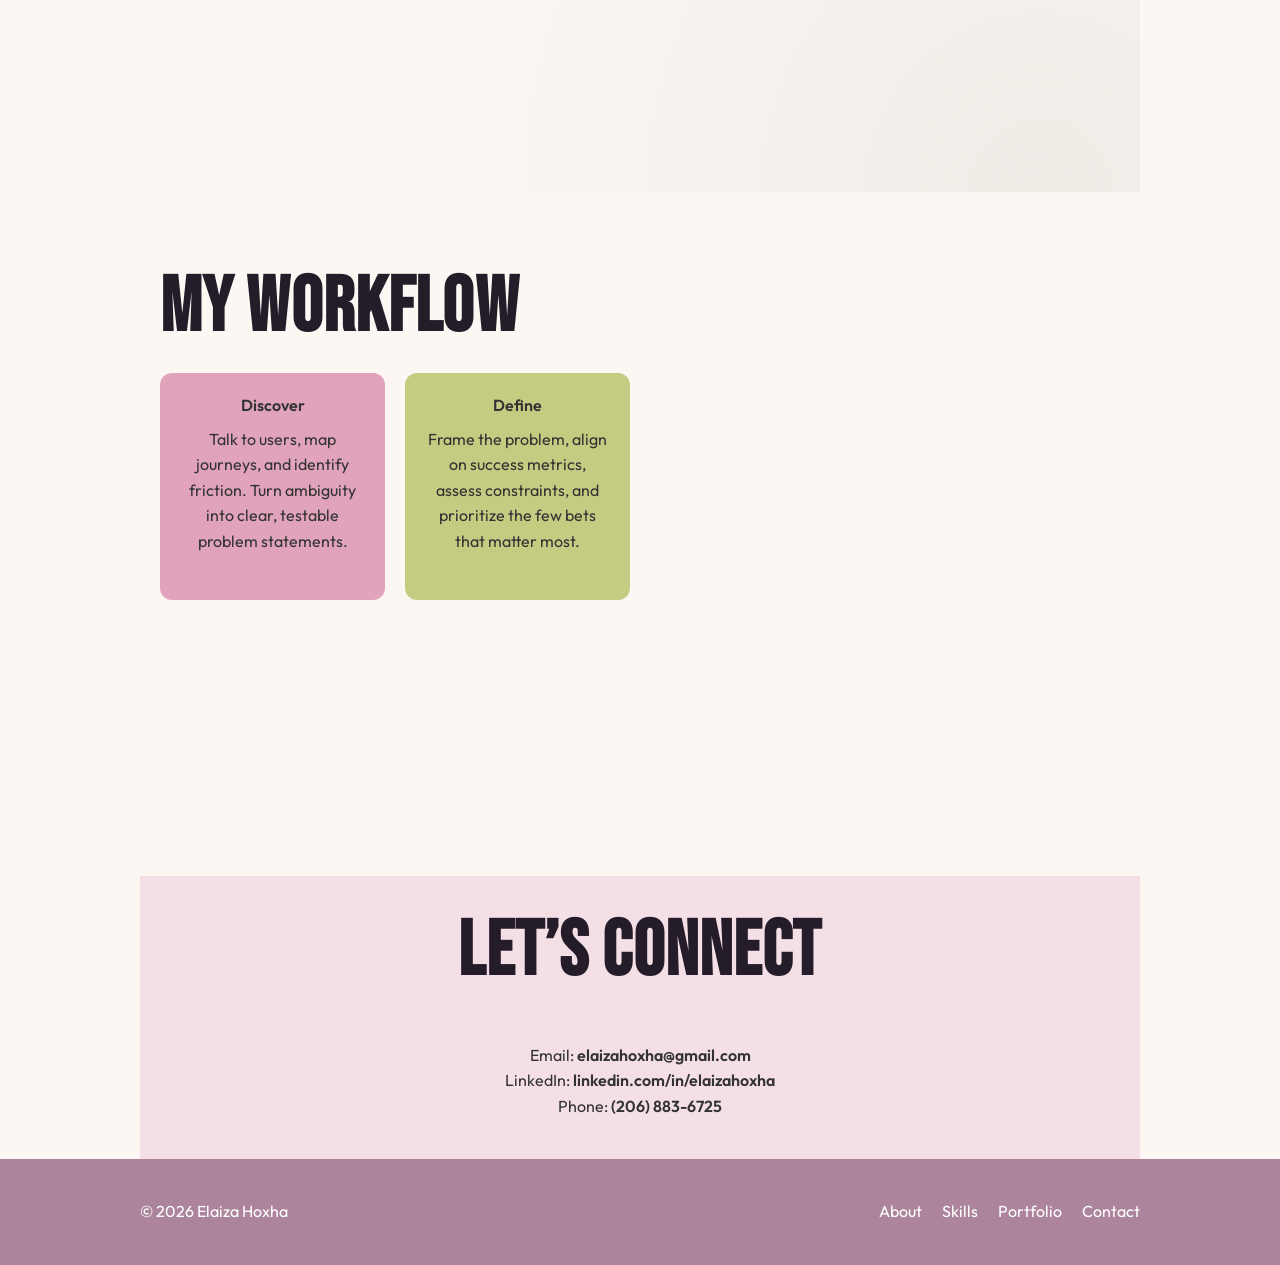
==== commit 13993748: "Updated and added images, created new addition to product strategies added zine case study for pinte" ====
--- a/index.html
+++ b/index.html
@@ -38,6 +38,7 @@
   <header class="hero">
     <div id="tsparticles" class="particles"></div>
     <h1 class="typewriter" id="typewriter"></h1>
+    <br>
     <p>"The details are not the details. They make the design." – Charles Eames</p>
     <a href="#about" class="btn">View My Work</a>
   </header>
@@ -49,11 +50,7 @@
       <img src="images/meee.png" alt="Elaiza Hoxha portrait" class="about-img sticker floaty" data-parallax="0.05" />
       <div class="about-text reveal">
         <p>
-          I’m an Informatics student at UW Seattle who loves working where strategy, design, and tech meet.
-          I can code and prototype when needed, but what excites me most is guiding a product from an idea
-          to something people use and value. I enjoy shaping user insights into features that work for both the
-          people using them and the teams building them, ensuring every decision aligns with the user experience
-          and the product vision.
+          I’m an Informatics student at UW Seattle who enjoys working where strategy, design, and technology meet. I approach product work by asking the right questions early, mapping user journeys, and using data to prioritize what matters most. I’m comfortable collaborating across design, engineering, and stakeholders to guide ideas from discovery to delivery, always grounding decisions in user needs and measurable impact.
         </p>
       </div>
     </div>
@@ -70,7 +67,7 @@
           <img src="images/SQL.png" alt="Database Management" />
           <div class="card__content">
             <h3>Database Management</h3>
-            <p>Designed and optimized relational schemas, wrote complex SQL queries, and tuned performance for large data sets.</p>
+            <p>Analyzed complex datasets to uncover trends, support decision-making, and optimize system performance. Designed normalized schemas and wrote advanced SQL queries to translate raw data into actionable insights.</p>
           </div>
         </div>
 
@@ -86,7 +83,7 @@
           <img src="images/SHrainy.png" alt="App Development" />
           <div class="card__content">
             <h3>App Development</h3>
-            <p>Built responsive web applications with React, integrated RESTful APIs, and deployed end-to-end solutions.</p>
+            <p>Built responsive web applications with a focus on usability, performance, and iteration. Integrated APIs and shipped end-to-end solutions informed by user needs and testing.</p>
           </div>
         </div>
       </div>
@@ -125,18 +122,55 @@
 
   <!-- Projects -->
   <section class="projects editorial" id="projects">
-    <h2 class="k-headline" data-split>Design & Development</h2>
+    <h2 class="k-headline" data-split>Product, Design & Systems</h2>
 
     <div class="projects-nav">
+      <button data-tab="zine">Creative Work</button>
       <button data-tab="app" class="active">App Development</button>
-      <button data-tab="ux">Project Management</button>
+      <button data-tab="ux">Product Strategy</button>
       <button data-tab="db">Database Management</button>
     </div>
 
     <div class="projects-content">
+
+      <div class="project-tab" data-tab="zine">
+        <div class="project-grid">
+          <div class="project-item">
+            <div class="carousel" data-carousel="zine">
+              <img src="images/crochetflower.png" class="active" alt="Softness Zine Cover">
+              <img src="images/catpoem.png" alt="Zine Spread">
+              <img src="images/pinkdress.png" alt="Zine Spread">
+              <img src="images/laizalily.png" alt="Zine Spread">
+              <img src="images/gcollage.png" alt="Zine Spread">
+              <img src="images/myextras.png" alt="Zine Spread">
+              <img src="images/stickerbutterfly.png" alt="Zine Spread">
+              <img src="images/stamp.png" alt="Zine Spread">
+              <img src="images/greenpoem.png" alt="Zine Spread">
+              <img src="images/greenpoem.png" alt="Zine Spread">
+              <img src="images/legend.png" alt="Zine Spread">
+              <img src="images/Cover Page.png" alt="Zine Spread">
+            
+              <button class="prev" aria-label="Previous">‹</button>
+              <button class="next" aria-label="Next">›</button>
+            </div>
+            <div class="project-info">
+              <h3>Softness | Interactive Zine</h3>
+              <p>A physical and digital zine exploring identity, storytelling, and gentle interaction design. I served as both the creative lead and project lead, setting the overall vision, defining the direction of the zine, and guiding the group through concept development, iteration, and execution.
+
+                I created the visual system and hands-on artifacts myself, while also coordinating timelines, giving and gathering feedback, checking in with teammates, and ensuring the project stayed aligned with its goals. This project reflects how I lead ambiguous, creative work by balancing vision, structure, and collaboration.</p>   <br>
+              <p><strong>Tools:</strong> Figma, Canva, collage, photography, typography, print & digital layout</p>
+              <p><strong>Role:</strong> Visual Designer • Author • Content Creator • Project Coordinator</p>
+              <a href="YOUR-ZINE-LINK-HERE" class="btn" target="_blank" rel="noopener">→ View full documentation</a>
+            </div>
+          </div>
+          
+        </div>
+      </div>
+      
       <!-- App Dev -->
       <div class="project-tab active" data-tab="app">
         <div class="project-grid">
+          
           <div class="project-item">
             <div class="carousel" data-carousel="study">
               <img src="images/SHcoffee.png" class="active" alt="StudyHaven 1">
@@ -148,9 +182,9 @@
             </div>
             <div class="project-info">
               <h3>StudyHaven App</h3>
-              <p>A productivity web app with timer, task list, &amp; themed study rooms.</p>
+              <p>A productivity-focused web app designed to help students stay focused through structured study sessions, task tracking, and themed environments. I identified core user needs around motivation and time management, defined the feature set, and led the design and front-end implementation from concept to delivery.</p>   <br>
               <p><strong>Tools:</strong> Figma, HTML, CSS, JS</p>
-              <p><strong>Role:</strong> Lead Designer &amp; Front-end Dev</p>
+              <p><strong>Role:</strong> Product & Design Lead · Front-End Developer</p>
               <a href="https://studyhaven-11dbe.web.app" class="btn" target="_blank" rel="noopener">View live</a>
             </div>
           </div>
@@ -167,58 +201,111 @@
             </div>
             <div class="project-info">
               <h3>Weather Dashboard</h3>
-              <p>Interactive dashboard showing current weather with graphs.</p>
+              <p>An interactive dashboard that visualizes real-time weather data with a focus on clarity and usability. I designed and built the interface to help users quickly interpret conditions, trends, and forecasts without cognitive overload.</p>
+              <br>
               <p><strong>Tools:</strong> HTML, CSS, JS</p>
-              <p><strong>Role:</strong> Front-end Dev</p>
+              <p><strong>Role:</strong> Front-End Developer</p>
               <a href="https://jazzy-gaufre-e1794d.netlify.app" class="btn" target="_blank" rel="noopener">View live</a>
             </div>
           </div>
         </div>
       </div>
 
-      <!-- PM -->
-      <div class="project-tab" data-tab="ux">
-        <div class="carousel" data-carousel="uxpm">
-          <img src="images/unnamed-3.png" class="active" alt="">
-          <img src="images/unnamed-4.png" alt="">
-          <img src="images/unnamed-5.png" alt="">
-          <img src="images/unnamed-6.png" alt="">
-          <img src="images/unnamed-7.png" alt="">
-          <button class="prev" aria-label="Previous">‹</button>
-          <button class="next" aria-label="Next">›</button>
-        </div>
-        <div class="project-info">
-          <h3>HRIS Case Study</h3>
-          <p>Designed user flows, wireframes &amp; Figma prototypes. Led Agile sprints, stakeholder demos, and roadmapping in a group setting.</p>
-          <p><strong>Outcome:</strong> +40% actionable insights</p>
-          <p><strong>Role:</strong> PM &amp; Designer</p>
-          <a href="https://dev.azure.com/bbgroup1/INFO%20380%20Project%20BB1/_wiki/wikis/INFO-380-Project-BB1.wiki/28/Executive-Summary" class="btn" target="_blank" rel="noopener">See full case study</a>
-        </div>
-      </div>
-
-      <!-- DB -->
-      <div class="project-tab" data-tab="db">
-        <div class="carousel" data-carousel="db">
-          <img src="images/Q1.png" class="active" alt="">
-          <img src="images/Q2.png" alt=""><img src="images/Q3.png" alt="">
-          <img src="images/Q4.png" alt=""><img src="images/Q5.png" alt="">
-          <img src="images/Q6.png" alt=""><img src="images/Q7.png" alt="">
-          <img src="images/Q8.png" alt=""><img src="images/Q9.png" alt="">
-          <img src="images/Q10.png" alt="">
-          <button class="prev" aria-label="Previous">‹</button>
-          <button class="next" aria-label="Next">›</button>
-        </div>
-        <div class="project-info">
-          <h3>Job Market Analytics Database</h3>
-          <p>Modeled and loaded 2023–33 BLS projections into normalized PostgreSQL, then wrote 10 core SQL queries using windows, aggregates, and CTEs.</p>
-          <p><strong>Tools:</strong> SQL, Azure Data Studio, VS Code</p>
-          <p><strong>Role:</strong> Data Engineer &amp; Analyst</p>
-          <p><strong>Data source:</strong> <a href="https://www.bls.gov/emp/tables/occupational-projections-and-characteristics.htm" target="_blank" rel="noopener">Employment Projections</a></p>
-          <a href="https://github.com/elaizahoxha/Job-Market-Analytics.git" class="btn" target="_blank" rel="noopener">View GitHub</a>
-        </div>
-      </div>
-    </div>
-  </section>
+    
+    <!-- PM -->
+<div class="project-tab" data-tab="ux">
+  <div class="project-grid">
+
+    <!-- HRIS -->
+    <div class="project-item">
+      <div class="carousel">
+        <img src="images/PM-1.png" class="active" alt="">
+        <img src="images/PM-2.png">
+        <img src="images/PM-3.png">
+        <img src="images/PM-4.png">
+        <img src="images/PM-5.png">
+        <img src="images/PM-6.png">
+        <img src="images/PM-7.png">
+        <button class="prev">‹</button>
+        <button class="next">›</button>
+      </div>
+
+      <div class="project-info">
+        <h3>HRIS Case Study</h3>
+        <h4>End-to-end product leadership for an enterprise HRIS redesign focused on pay equity, compliance, and scalability.</h4>
+        <p>
+          Led product discovery, requirements definition, and delivery for a centralized HRIS system. Defined user needs, authored executive documentation, designed user flows and prototypes, and drove sprint planning, prioritization, and stakeholder alignment.
+        </p>
+        <p><strong>Tools:</strong> Figma, Azure DevOps, Agile workflows</p>
+        <p><strong>Role:</strong> Product Manager · Designer</p>
+        <a href="https://dev.azure.com/bbgroup1/INFO%20380%20Project%20BB1/_wiki/wikis/INFO-380-Project-BB1.wiki/28/Executive-Summary" class="btn" target="_blank" rel="noopener">
+          See full case study
+        </a>
+      </div>
+    </div>
+
+    <!-- Pinterest -->
+<!-- Pinterest -->
+<div class="project-item">
+  <div class="carousel" data-carousel="pinterest">
+    <img src="images/pinterest-1.png" class="active" alt="">
+    <img src="images/pinterest-2.png" alt="">
+    <img src="images/pinterest-3.png" alt="">
+    <img src="images/pinterest-4.png" alt="">
+
+    <button class="prev">‹</button>
+    <button class="next">›</button>
+  </div>
+
+      
+
+      <div class="project-info">
+        <h3>Pinterest Growth & Engagement Analytics</h3>
+        <h4>Data-driven growth experiments combining creative direction and analytics.</h4>
+        <p>
+          Designed and executed a long-term growth strategy through structured experiments across pin formats, titles, boards, and visual styles. Tracked impressions, saves, and engagement to identify sustained growth patterns.
+        </p>
+        <p>
+          Identified an anchor pin that consistently drove traffic and used it to inform future content strategy and iteration cycles.
+        </p>
+        <p><strong>Outcome:</strong> +1,500% impressions · +4,050% saves</p>
+        <p><strong>Tools:</strong> Pinterest Analytics, Excel, data analysis, visual design</p>
+        <p><strong>Role:</strong> Product Strategist · Analyst · Creative Lead</p>
+        <a href="https://elaizahoxha.github.io/MyZine/" class="btn" target="_blank" rel="noopener">
+          → View full case study
+        </a>
+      </div>
+    </div>
+
+  </div>
+</div>
+
+
+
+  <!-- DB -->
+  <div class="project-tab" data-tab="db">
+    <div class="carousel" data-carousel="db">
+      <img src="images/Q1.png" class="active" alt="">
+      <img src="images/Q2.png" alt=""><img src="images/Q3.png" alt="">
+      <img src="images/Q4.png" alt=""><img src="images/Q5.png" alt="">
+      <img src="images/Q6.png" alt=""><img src="images/Q7.png" alt="">
+      <img src="images/Q8.png" alt=""><img src="images/Q9.png" alt="">
+      <img src="images/Q10.png" alt="">
+      <button class="prev" aria-label="Previous">‹</button>
+      <button class="next" aria-label="Next">›</button>
+    </div>
+    <div class="project-info">
+      <h3>Job Market Analytics Database</h3>
+      <p>Designed and queried a normalized PostgreSQL database to analyze U.S. labor market trends and answer strategic workforce questions using BLS projection data.</p>
+      <p><strong>Tools:</strong> SQL (CTEs, window functions, aggregates), Azure Data Studio, VS Code</p>
+      <p><strong>Role:</strong> Data Engineer · Analyst</p>
+      <p><strong>Data source:</strong> <a href="https://www.bls.gov/emp/tables/occupational-projections-and-characteristics.htm" target="_blank" rel="noopener">Employment Projections</a></p>
+      <a href="https://github.com/elaizahoxha/Job-Market-Analytics.git" class="btn" target="_blank" rel="noopener">View GitHub</a>
+    </div>
+  </div>
+</div>
+</section>
+
 
   <!-- Process -->
   <section class="process" id="process">
@@ -226,87 +313,36 @@
     <div class="process-steps">
       <div class="step-box">
         <div class="summary">Discover</div>
-        <div class="details">Talk to users, map journeys, spot friction. Turn questions into testable assumptions.</div>
+        <div class="details">Talk to users, map journeys, and identify friction. Turn ambiguity into clear, testable problem statements.</div>
       </div>
       <div class="step-box">
         <div class="summary">Define</div>
-        <div class="details">Frame the problem, align success metrics, and prioritize the few bets that matter.</div>
+        <div class="details">Frame the problem, align on success metrics, assess constraints, and prioritize the few bets that matter most.</div>
       </div>
       <div class="step-box">
         <div class="summary">Design</div>
-        <div class="details">Sketch → wireframe → hi-fi prototypes. Validate quickly with lightweight studies.</div>
+        <div class="details">Sketch → wireframe → high-fidelity prototypes. Validate assumptions quickly through feedback and lightweight testing.</div>
       </div>
       <div class="step-box">
         <div class="summary">Develop</div>
-        <div class="details">Build accessible, responsive UI; integrate APIs; keep scope honest and iterative.</div>
+        <div class="details">Build accessible, responsive solutions; integrate APIs; collaborate closely with engineering while keeping scope realistic.</div>
       </div>
       <div class="step-box">
         <div class="summary">Deliver</div>
-        <div class="details">Ship, measure, and learn. Capture insights into the next sprint or release plan.</div>
-      </div>
-    </div>
-  </section>
-
-  <!-- ✨ art-meets-interface -->
-  <section id="art-meets-interface" class="ami">
-    <div class="wrapper">
-      <header class="ami-hero">
-        <h2>Mindful Motion🎐 </h2>
-        <p class="subtitle">Study of Soft Things</p>
-        <p class="tagline">This section reflects the emotional side of my design work — where interfaces feel alive, growing and changing with interaction. It’s a space that blurs art and technology, showing design as something human, not just polished. I see interfaces as extensions of people, shaped by feeling as much as by function.</p>
-      </header>
-
-      <div class="ami-grid">
-        <article class="ami-card">
-          <h3>1) Sensory UX Lab</h3>
-          <p>Play with <b>sound, haptics, and micro-motion</b> to explore how tiny cues change feeling. Drag the sliders to compose a mood.</p>
-          <div class="ami-demo ami-demo--sensory">
-            <label>Tempo <input type="range" min="20" max="180" value="90" id="ami-tempo"></label>
-            <label>Softness <input type="range" min="0" max="100" value="70" id="ami-soft"></label>
-            <label>Brightness <input type="range" min="0" max="100" value="40" id="ami-bright"></label>
-            <button id="ami-play" class="ami-btn">play sample</button>
-            <div class="ami-bloom" aria-hidden="true"></div>
-          </div>
-        </article>
-
-        <article class="ami-card">
-          <h3>2) Emotional Microcopy</h3>
-          <p>Swap tone presets and watch the interface language shift while staying clear and respectful.</p>
-          <div class="ami-demo ami-demo--copy">
-            <div class="ami-copy-output" id="ami-copy">Ready when you are.</div>
-            <div class="ami-copy-controls">
-              <button data-tone="calm" class="ami-chip is-active">calm</button>
-              <button data-tone="warm" class="ami-chip">warm</button>
-              <button data-tone="brisk" class="ami-chip">brisk</button>
-              <button data-tone="encouraging" class="ami-chip">encouraging</button>
-            </div>
-          </div>
-        </article>
-
-        <article class="ami-card">
-          <h3>3) Craft × Interface</h3>
-          <p>Arrange simple shapes like <b>petals and stems</b>. Learn one gentle rule at a time — balance, spacing, rhythm.</p>
-          <div class="ami-demo ami-demo--ikebana">
-            <div class="ami-stage" id="ami-stage" aria-label="arrangement canvas"></div>
-            <div class="ami-stage-tools">
-              <button class="ami-btn" id="ami-add-petal">add petal</button>
-              <button class="ami-btn" id="ami-add-stem">add stem</button>
-              <button class="ami-btn" id="ami-clear">clear</button>
-            </div>
-          </div>
-        </article>
-      </div>
-
-      <footer class="ami-notes">
-        <h4>notes</h4>
-        <ul>
-          <li><b>mindfulness</b> — slow, legible interactions with soft motion and room to breathe.</li>
-          <li><b>emotion</b> — language and feedback tuned for safety and care.</li>
-          <li><b>craft</b> — constraints that teach composition like ikebana: few parts, strong choices.</li>
-        </ul>
-      </footer>
-    </div>
-  </section>
+        <div class="details">Ship, measure impact, and learn. Translate results into insights that inform the next sprint, roadmap, or release.</div>
+      </div>
+    </div>
+  </section>
+
+ 
+
+
+
+
+
+
+
+
 
   <!-- Contact -->
   <section id="contact" class="contact">
@@ -341,5 +377,8 @@
   <button class="to-top" aria-label="Back to top">↑</button>
 
   <script src="script.js"></script>
+ <!-- <script src="js/main.js" defer></script>
+<script src="js/product-simulator.js" defer></script> -->
+
 </body>
 </html>
--- a/style.css
+++ b/style.css
@@ -57,7 +57,7 @@
   height: 280px;         /* fixed height so it doesn't stretch */
   object-fit: cover;     /* crops instead of squishing */
   object-position: center; /* centers the crop */
-  border-radius: 50%;    /* keep the circular look if you had it */
+  border-radius: 50%;  
   overflow: hidden;
 }
 
@@ -127,34 +127,29 @@
 .step-box:nth-child(1){background:var(--pastel-pink);} .step-box:nth-child(2){background:var(--pastel-yellow);} 
 .step-box:nth-child(3){background:var(--pastel-green);} .step-box:nth-child(4){background:var(--pastel-blue);} .step-box:nth-child(5){background:var(--pastel-peach);} 
 
-/* ===== art-meets-interface (keep) ===== */
-.ami { background:#faf7f8; padding: 6rem 0; border-top: 1px solid rgba(0,0,0,.06); }
-.ami .wrapper{max-width:1100px;margin:0 auto;padding:0 1.25rem;}
-.ami-hero h2{font-family: var(--display, "Outfit", system-ui); font-size: clamp(2rem, 3.5vw, 3rem); letter-spacing:.5px;}
-.ami-hero .subtitle{font-weight:600; opacity:.9; margin-top:.25rem;}
-.ami-hero .tagline{margin-top:.5rem; color: #555;}
-.ami-grid{display:grid;grid-template-columns:repeat(auto-fit,minmax(280px,1fr));gap:1.25rem;margin-top:2rem;}
-.ami-card{background:#fff;border:1px solid rgba(0,0,0,.08);border-radius:16px;padding:1.25rem;box-shadow:0 8px 24px rgba(0,0,0,.06);} 
-.ami-card h3{margin:0 0 .5rem 0; font-size:1.1rem}
-.ami-card p{color:#444;margin:0 0 .75rem 0;}
-.ami-demo{border:1px dashed rgba(0,0,0,.15);border-radius:14px;padding:1rem;display:flex;flex-direction:column;gap:.75rem}
-.ami-demo label{display:flex;justify-content:space-between;align-items:center;font-size:.9rem;gap:.75rem}
-.ami-demo input[type="range"]{width:65%}
-.ami-btn{background: #243a2e;color:white;border:none;padding:.6rem .9rem;border-radius:999px;cursor:pointer} 
-.ami-btn:active{transform:translateY(1px)}
-.ami-chip{border:1px solid rgba(0,0,0,.12);background:#fff;border-radius:999px;padding:.35rem .7rem;cursor:pointer;font-size:.85rem}
-.ami-chip.is-active{background:#243a2e;color:#fff;border-color:#243a2e}
-.ami-copy-output{padding:1rem;border-radius:12px;background:linear-gradient(180deg,#fff, #f8f8f8);border:1px solid rgba(0,0,0,.08);min-height:48px;display:flex;align-items:center}
-.ami-bloom{height:120px;border-radius:12px;background:radial-gradient(100px 60px at 20% 40%, rgba(226,140,160,.35), transparent 60%), radial-gradient(120px 80px at 70% 60%, rgba(141,180,160,.35), transparent 60%);border:1px solid rgba(0,0,0,.04)}
-.ami-demo--ikebana{gap:1rem}
-.ami-stage{height:180px;border-radius:12px;background:#fff;border:1px solid rgba(0,0,0,.08);position:relative;overflow:hidden}
-.ami-stage .piece{position:absolute;transition:transform .4s ease, opacity .3s ease}
-.ami-stage .petal{width:46px;height:30px;border-radius:50% 50% 48% 52%/55% 45% 55% 45%;background:linear-gradient(180deg, rgba(227,181,197,.85), rgba(251,244,246,.9));box-shadow:0 6px 18px rgba(0,0,0,.08)}
-.ami-stage .stem{width:6px;height:90px;border-radius:3px;background:linear-gradient(180deg, #3b5b4a, #243a2e)}
-.ami-stage-tools{display:flex;gap:.5rem}
-.ami-notes{margin-top:2rem}
-.ami-notes h4{margin:0 0 .5rem 0; font-size:1rem}
-.ami-notes ul{margin:0;padding-left:1.2rem;color:#333}
+ 
+
+
+
+
+
+
+
+
+
+
+
+
+
+
+
+
+
+
+
+
+
+
 
 /* ===== Contact & Footer ===== */
 .contact{text-align:center; padding:40px 20px; background:var(--pastel-peach);} 
@@ -187,9 +182,3 @@
   *, *::before, *::after{animation:none !important; transition:none !important;}
 }
 
-/* ===== Removed from original =====
-   - Duplicate .ami blocks (kept one clean set)
-   - .ux-lab, .pin-lab, .trend-lab, .artlab (Labs) — not used by current HTML
-   - .business-* (unused)
-   - .projects::before big "EXTRA" text overlay
-*/
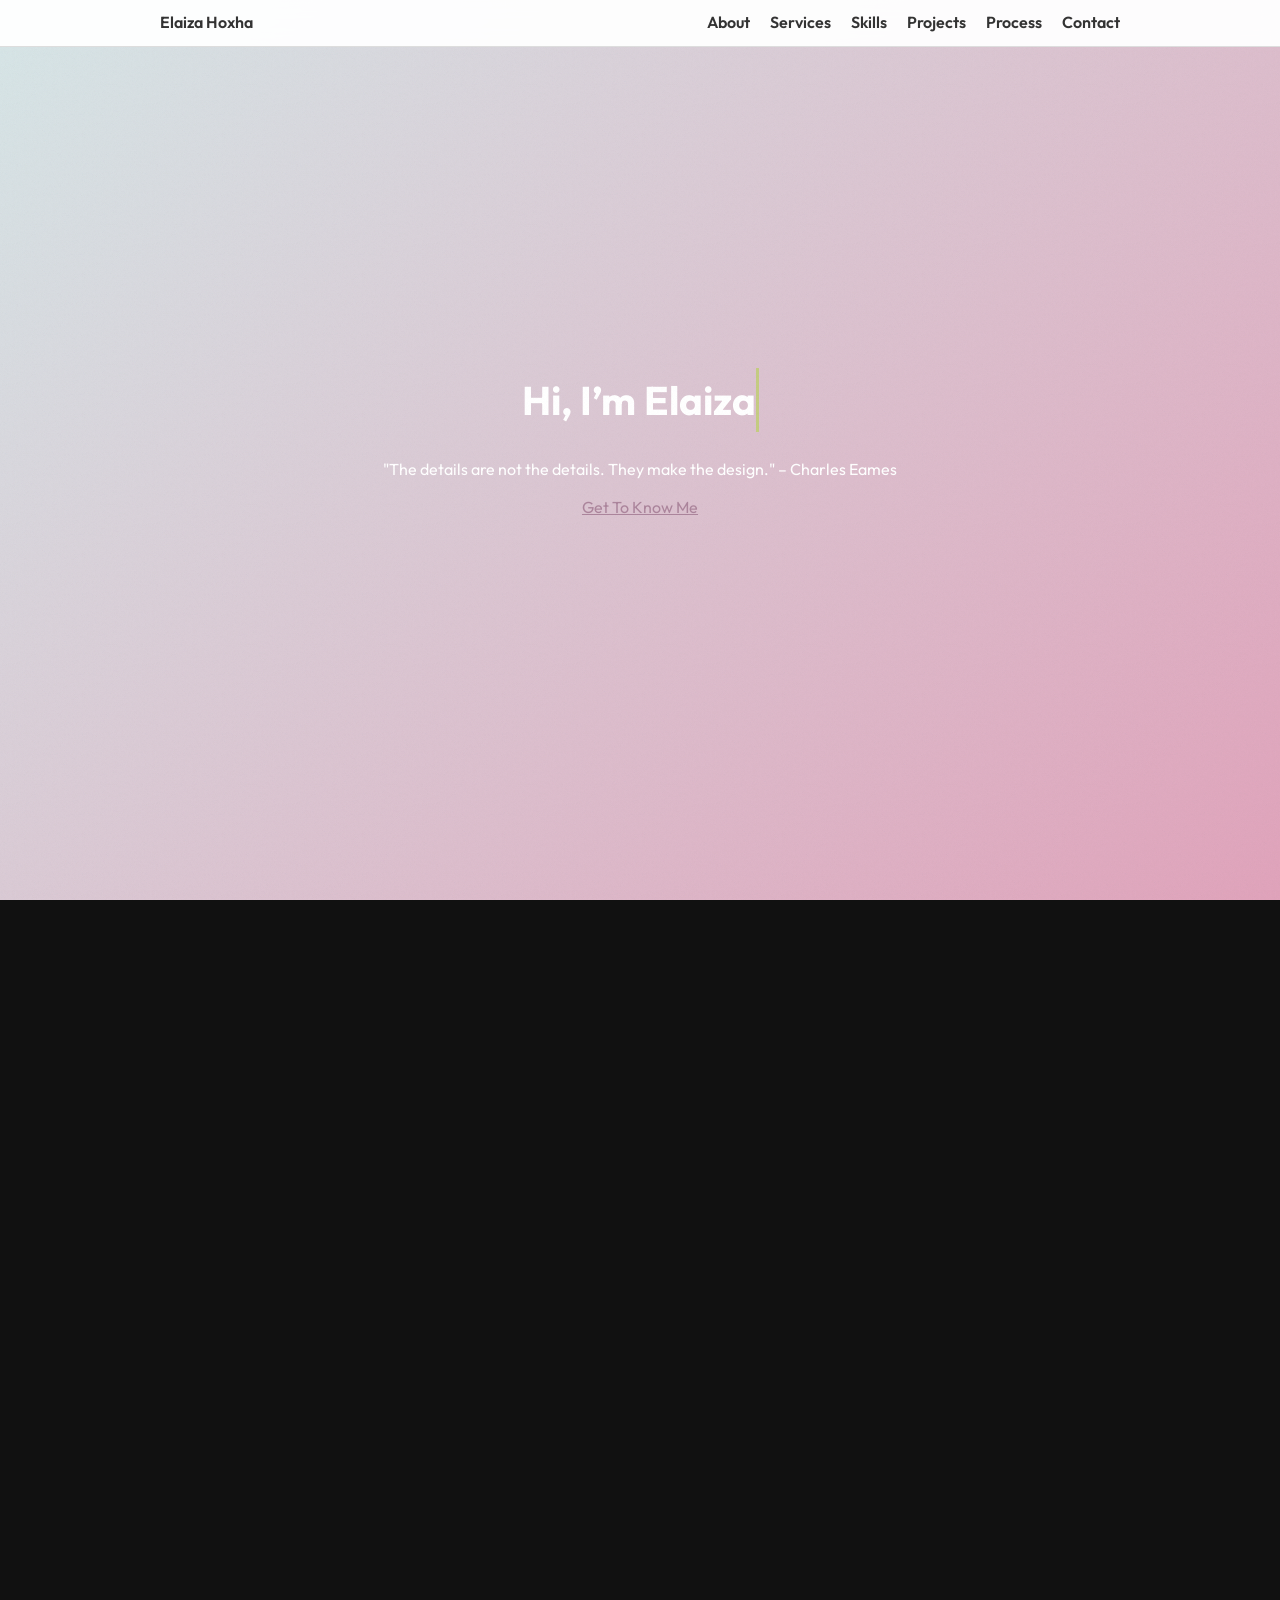
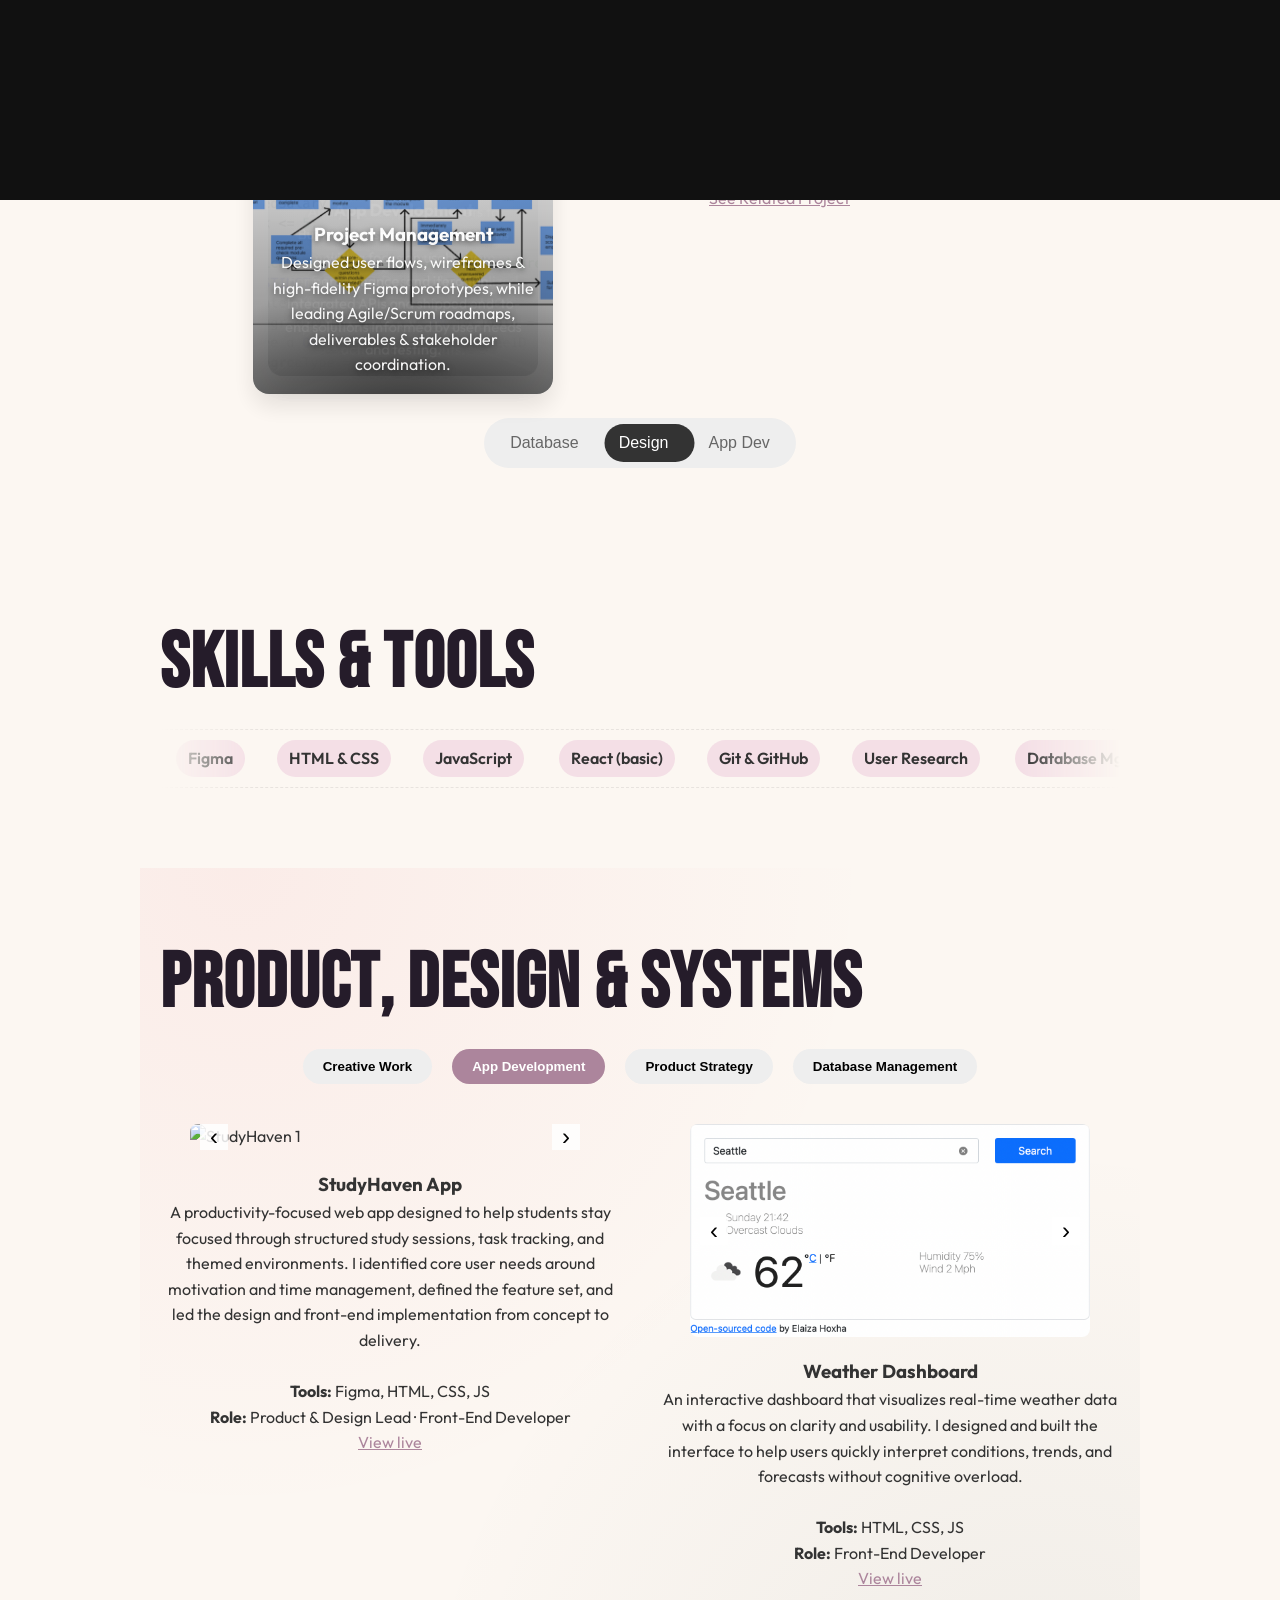
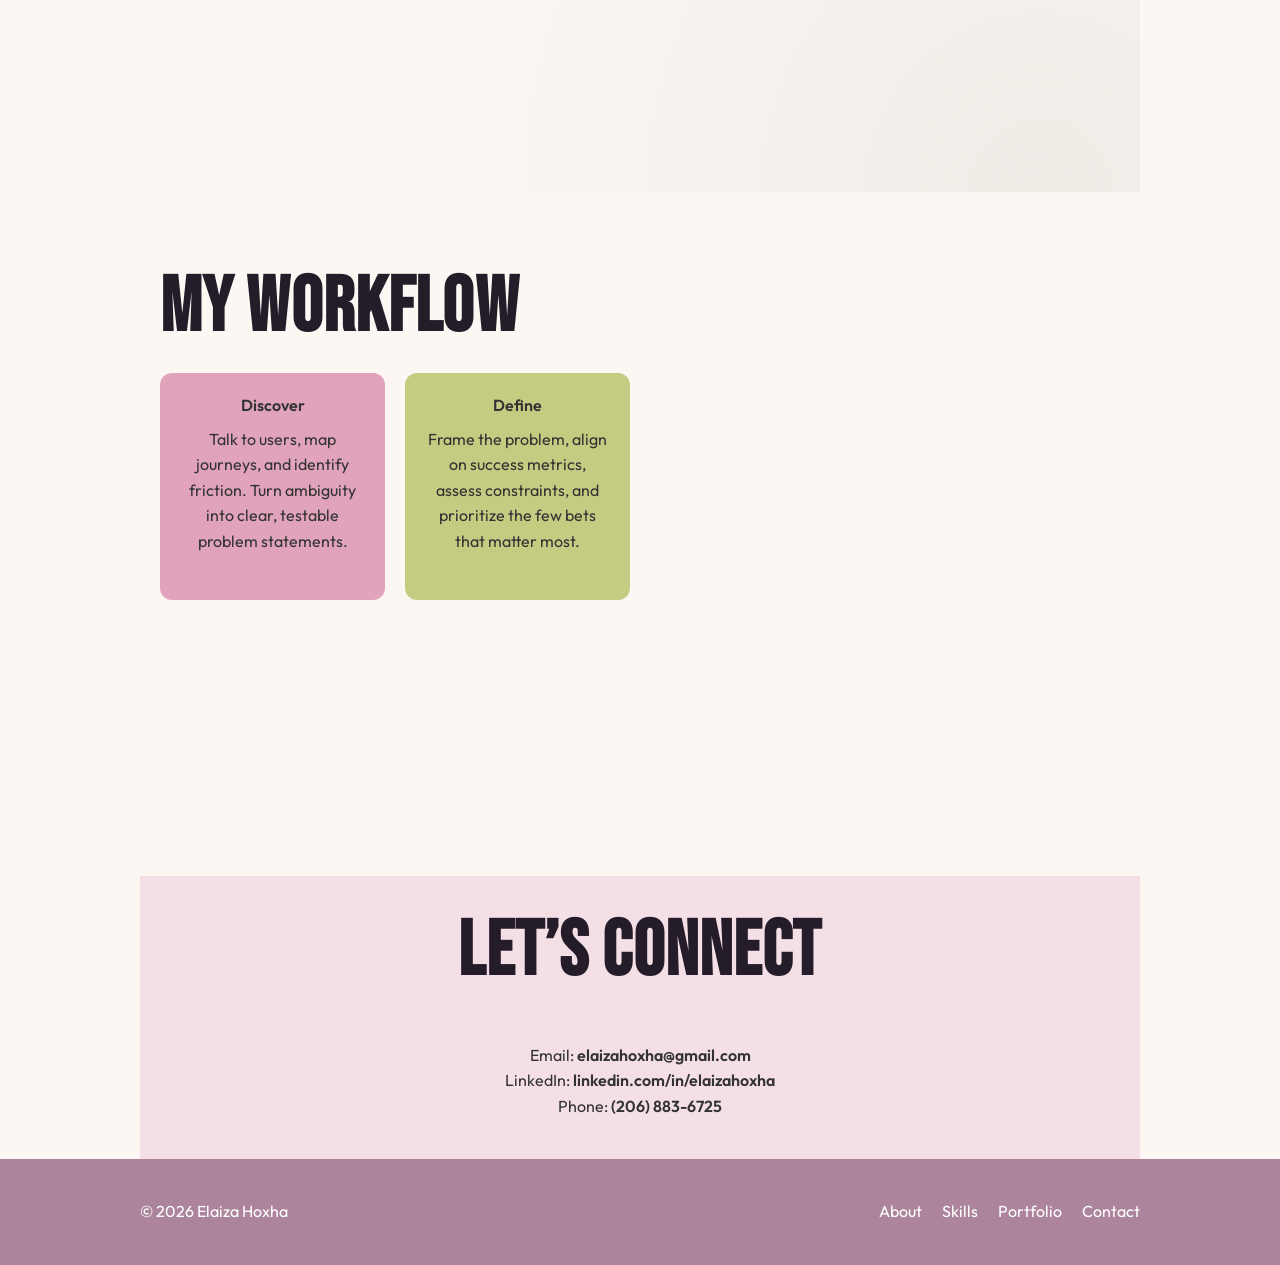
==== commit c91e1922: "updated link title" ====
--- a/index.html
+++ b/index.html
@@ -40,7 +40,7 @@
     <h1 class="typewriter" id="typewriter"></h1>
     <br>
     <p>"The details are not the details. They make the design." – Charles Eames</p>
-    <a href="#about" class="btn">View My Work</a>
+    <a href="#about" class="btn">Get To Know Me</a>
   </header>
 
   <!-- About -->
@@ -268,7 +268,7 @@
         <p>
           Identified an anchor pin that consistently drove traffic and used it to inform future content strategy and iteration cycles.
         </p>
-        <p><strong>Outcome:</strong> +1,500% impressions · +4,050% saves</p>
+        <p><strong>Outcome:</strong> +48% impressions · +60% saves</p>
         <p><strong>Tools:</strong> Pinterest Analytics, Excel, data analysis, visual design</p>
         <p><strong>Role:</strong> Product Strategist · Analyst · Creative Lead</p>
         <a href="https://elaizahoxha.github.io/MyZine/" class="btn" target="_blank" rel="noopener">
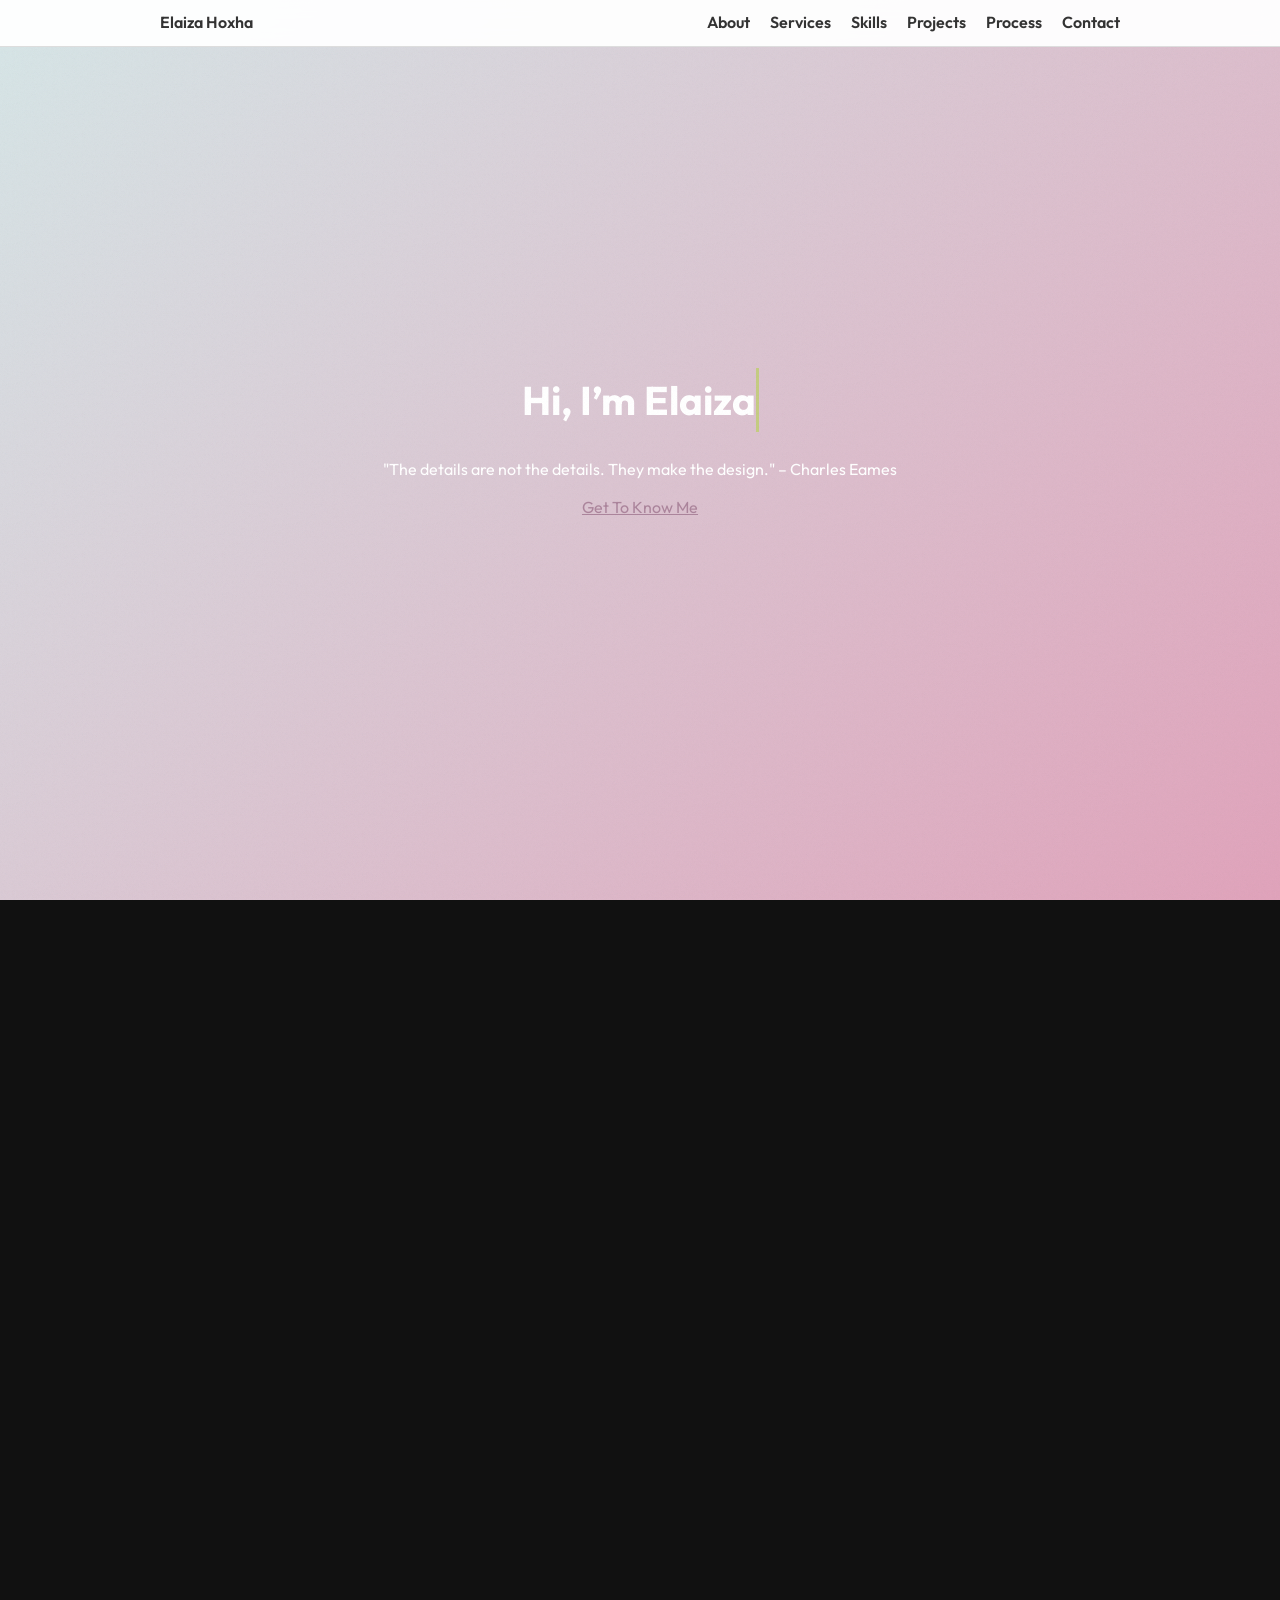
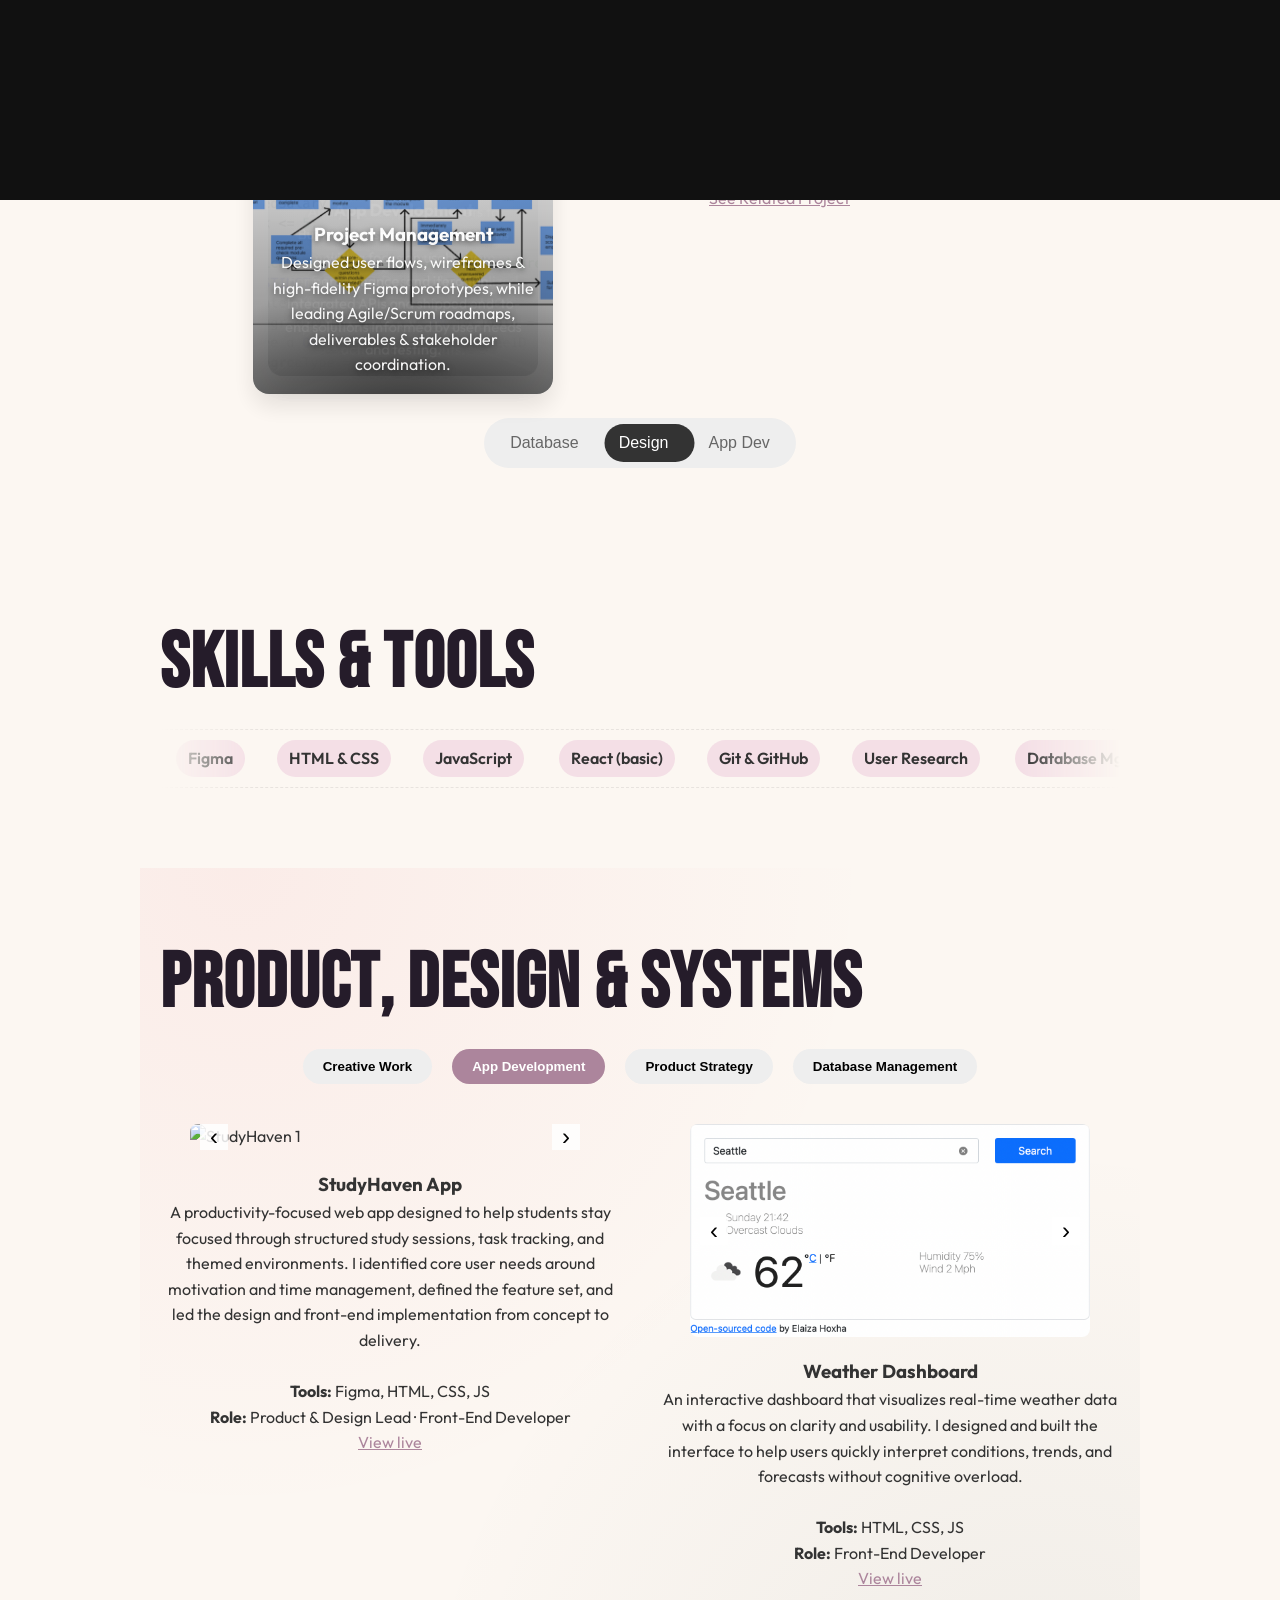
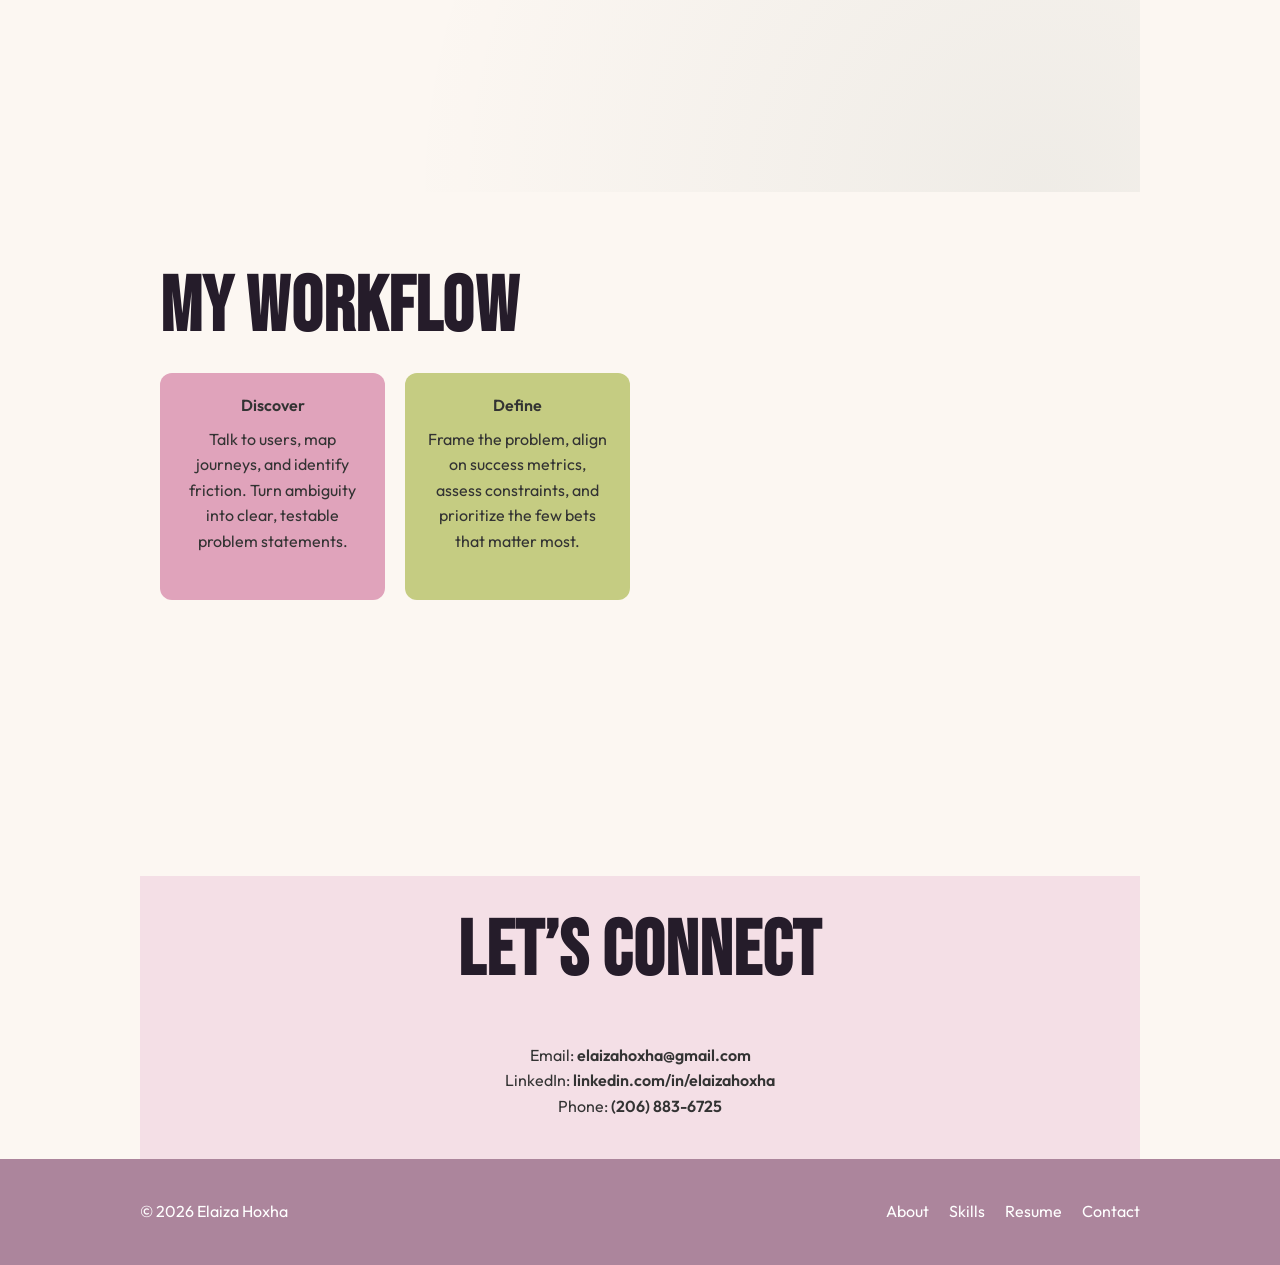
==== commit 9793e04b: "Added my resume" ====
--- a/index.html
+++ b/index.html
@@ -160,7 +160,9 @@
                 I created the visual system and hands-on artifacts myself, while also coordinating timelines, giving and gathering feedback, checking in with teammates, and ensuring the project stayed aligned with its goals. This project reflects how I lead ambiguous, creative work by balancing vision, structure, and collaboration.</p>   <br>
               <p><strong>Tools:</strong> Figma, Canva, collage, photography, typography, print & digital layout</p>
               <p><strong>Role:</strong> Visual Designer • Author • Content Creator • Project Coordinator</p>
-              <a href="YOUR-ZINE-LINK-HERE" class="btn" target="_blank" rel="noopener">→ View full documentation</a>
+              <a href="https://elaizahoxha.github.io/MyZine/" class="btn" target="_blank" rel="noopener">
+                → View full case study
+              </a>
             </div>
           </div>
           
@@ -245,7 +247,7 @@
     </div>
 
     <!-- Pinterest -->
-<!-- Pinterest -->
+ 
 <div class="project-item">
   <div class="carousel" data-carousel="pinterest">
     <img src="images/pinterest-1.png" class="active" alt="">
@@ -271,9 +273,7 @@
         <p><strong>Outcome:</strong> +48% impressions · +60% saves</p>
         <p><strong>Tools:</strong> Pinterest Analytics, Excel, data analysis, visual design</p>
         <p><strong>Role:</strong> Product Strategist · Analyst · Creative Lead</p>
-        <a href="https://elaizahoxha.github.io/MyZine/" class="btn" target="_blank" rel="noopener">
-          → View full case study
-        </a>
+      
       </div>
     </div>
 
@@ -364,7 +364,13 @@
       <ul class="footer-links">
         <li><a href="#about">About</a></li>
         <li><a href="#skills">Skills</a></li>
-        <li><a href="#projects">Portfolio</a></li>
+        <li>
+          <a href="assets/Elaiza_Hoxha_Resume.pdf"
+             target="_blank"
+             rel="noopener">
+            Resume
+          </a>
+        </li>
         <li><a href="#contact">Contact</a></li>
       </ul>
     </div>
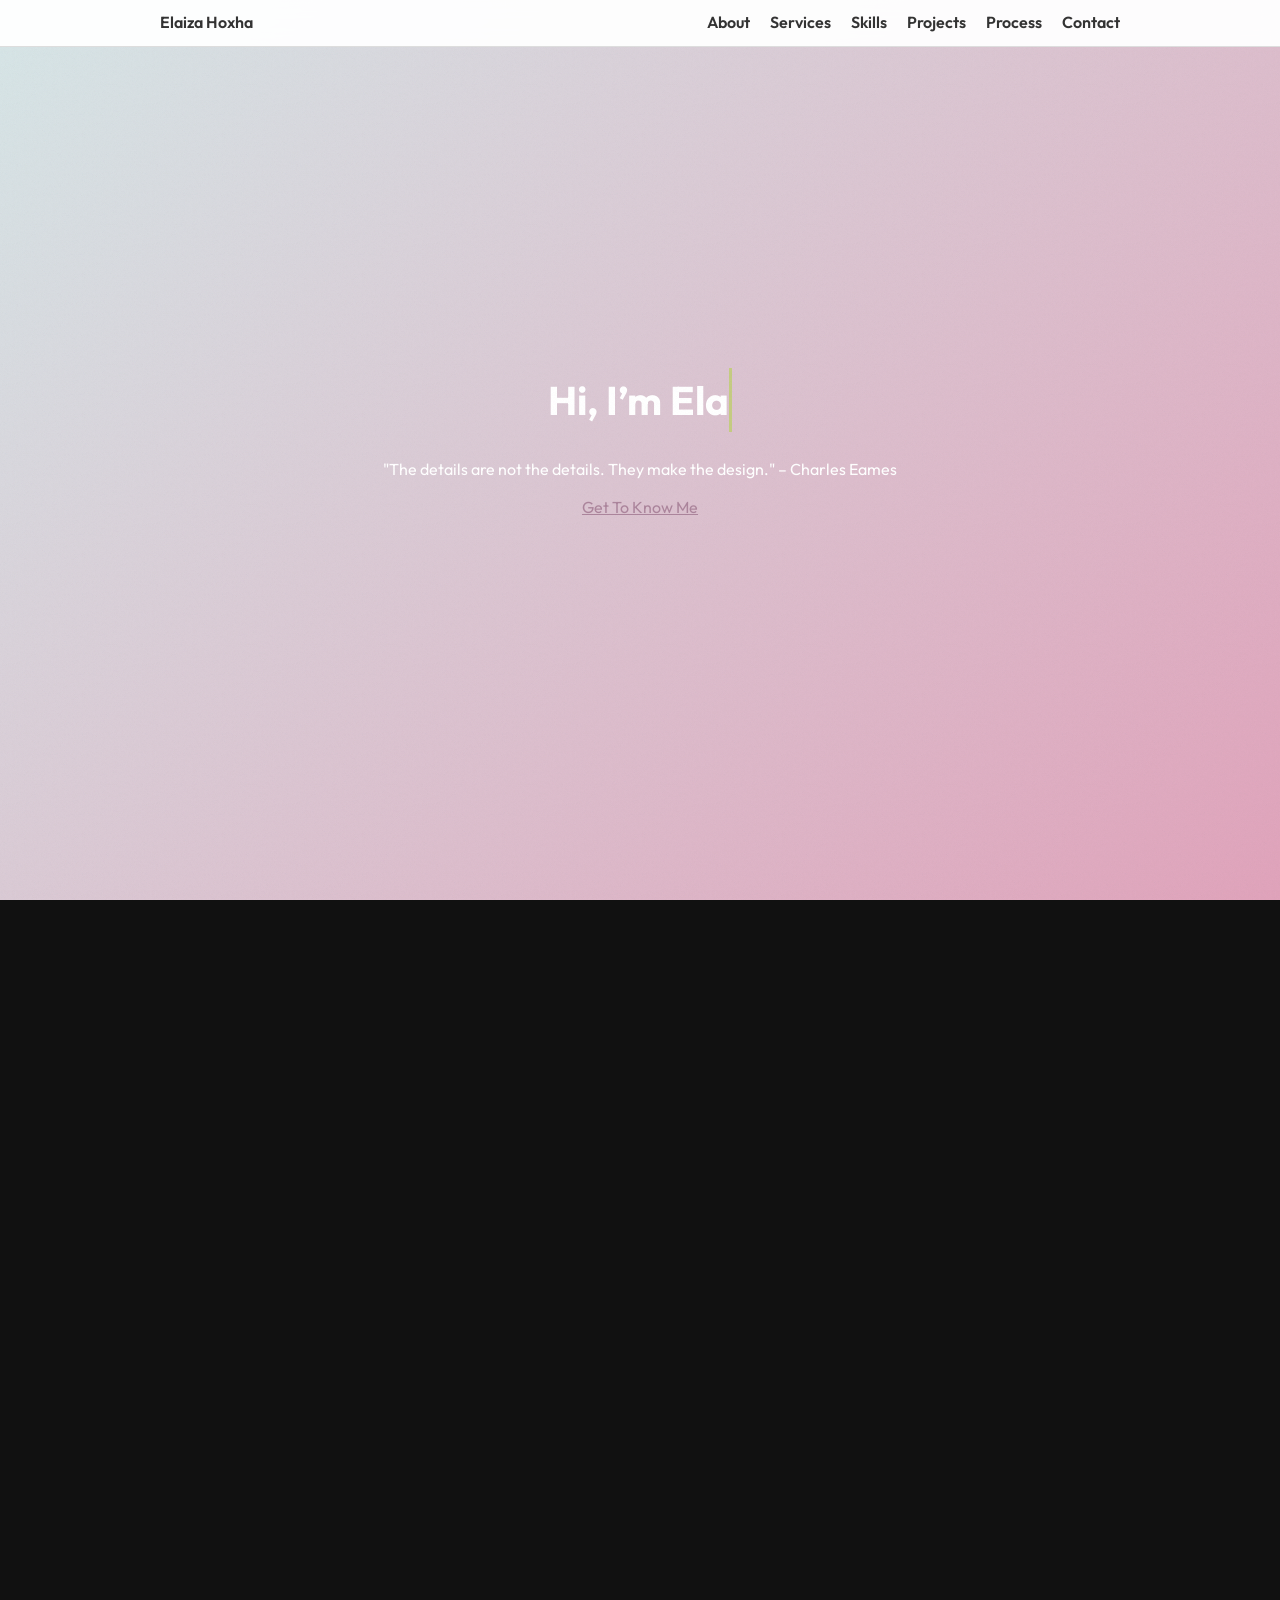
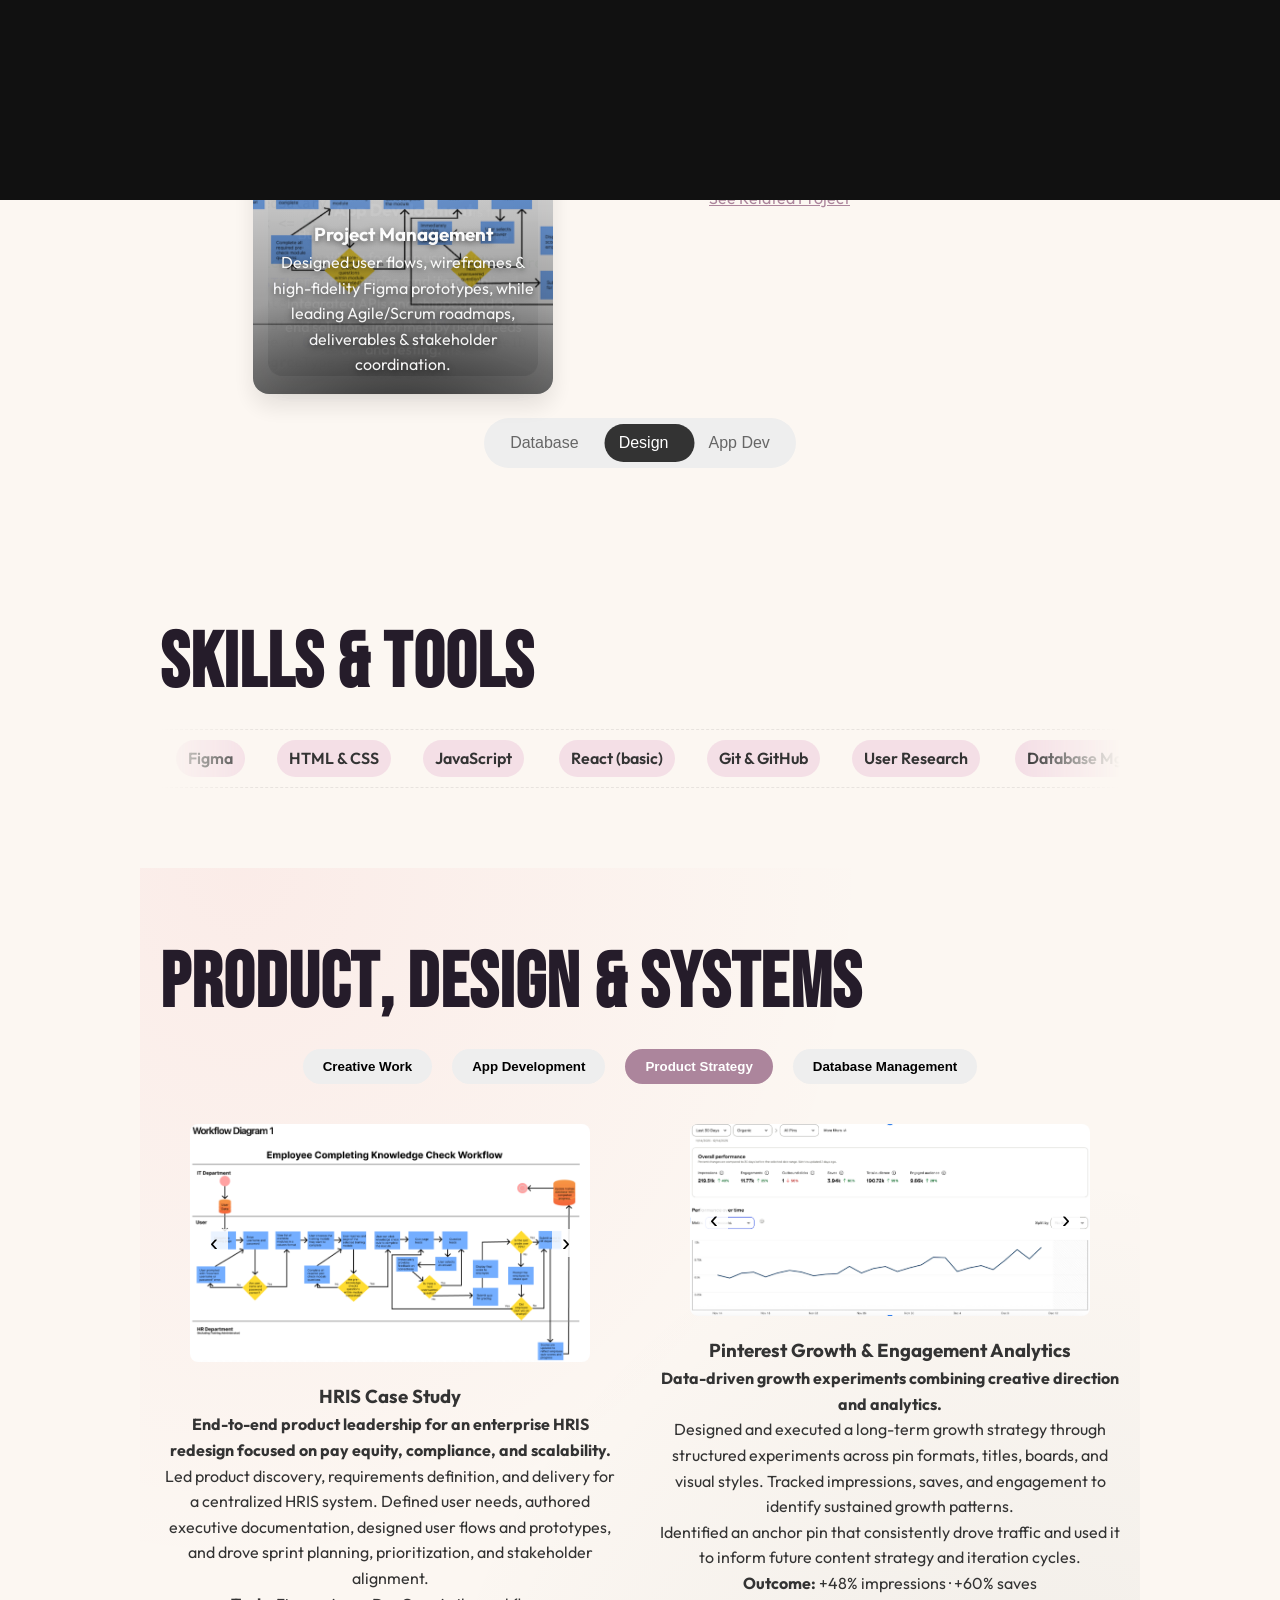
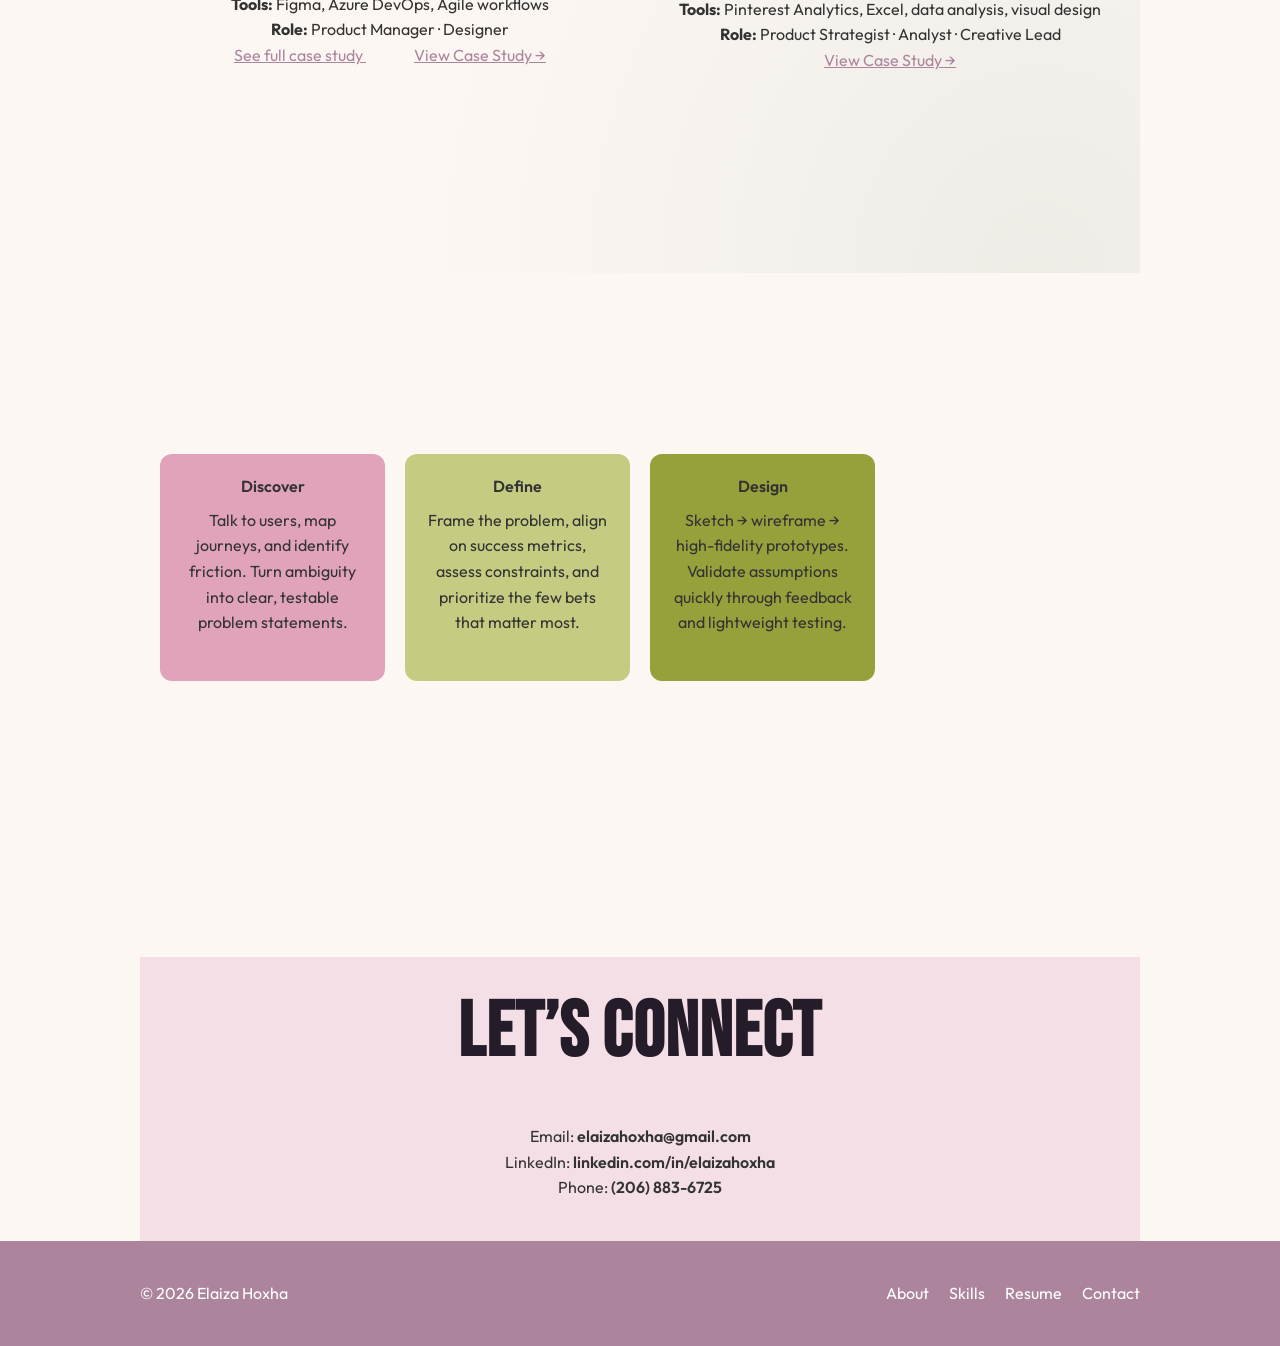
==== commit 06a5b023: "Add new case studies and clean portfolio structure" ====
--- a/index.html
+++ b/index.html
@@ -126,8 +126,8 @@
 
     <div class="projects-nav">
       <button data-tab="zine">Creative Work</button>
-      <button data-tab="app" class="active">App Development</button>
-      <button data-tab="ux">Product Strategy</button>
+      <button data-tab="app">App Development</button>
+      <button data-tab="ux" class="active">Product Strategy</button>
       <button data-tab="db">Database Management</button>
     </div>
 
@@ -161,7 +161,7 @@
               <p><strong>Tools:</strong> Figma, Canva, collage, photography, typography, print & digital layout</p>
               <p><strong>Role:</strong> Visual Designer • Author • Content Creator • Project Coordinator</p>
               <a href="https://elaizahoxha.github.io/MyZine/" class="btn" target="_blank" rel="noopener">
-                → View full case study
+                View full case study → 
               </a>
             </div>
           </div>
@@ -170,8 +170,8 @@
       </div>
       
       <!-- App Dev -->
-      <div class="project-tab active" data-tab="app">
-        <div class="project-grid">
+      <div class="project-tab" data-tab="app">
+                <div class="project-grid">
           
           <div class="project-item">
             <div class="carousel" data-carousel="study">
@@ -188,6 +188,9 @@
               <p><strong>Tools:</strong> Figma, HTML, CSS, JS</p>
               <p><strong>Role:</strong> Product & Design Lead · Front-End Developer</p>
               <a href="https://studyhaven-11dbe.web.app" class="btn" target="_blank" rel="noopener">View live</a>
+              <a href="studyhaven-case.html" class="btn">
+                View Case Study →
+              </a>
             </div>
           </div>
 
@@ -215,8 +218,8 @@
 
     
     <!-- PM -->
-<div class="project-tab" data-tab="ux">
-  <div class="project-grid">
+    <div class="project-tab active" data-tab="ux">
+        <div class="project-grid">
 
     <!-- HRIS -->
     <div class="project-item">
@@ -243,6 +246,9 @@
         <a href="https://dev.azure.com/bbgroup1/INFO%20380%20Project%20BB1/_wiki/wikis/INFO-380-Project-BB1.wiki/28/Executive-Summary" class="btn" target="_blank" rel="noopener">
           See full case study
         </a>
+        <a href="hris-case.html" class="btn">
+          View Case Study →
+        </a>
       </div>
     </div>
 
@@ -273,7 +279,7 @@
         <p><strong>Outcome:</strong> +48% impressions · +60% saves</p>
         <p><strong>Tools:</strong> Pinterest Analytics, Excel, data analysis, visual design</p>
         <p><strong>Role:</strong> Product Strategist · Analyst · Creative Lead</p>
-      
+        <a href="pinterest-case.html" class="btn">View Case Study →</a>
       </div>
     </div>
 
@@ -301,6 +307,7 @@
       <p><strong>Role:</strong> Data Engineer · Analyst</p>
       <p><strong>Data source:</strong> <a href="https://www.bls.gov/emp/tables/occupational-projections-and-characteristics.htm" target="_blank" rel="noopener">Employment Projections</a></p>
       <a href="https://github.com/elaizahoxha/Job-Market-Analytics.git" class="btn" target="_blank" rel="noopener">View GitHub</a>
+      <a href="database-case.html" class="btn">View Case Study →</a>
     </div>
   </div>
 </div>
@@ -357,7 +364,7 @@
     </div>
   </section>
 
-  <!-- Footer (marketing link removed) -->
+  <!-- Footer -->
   <footer class="footer-clean">
     <div class="footer-row container">
       <p>&copy; <span id="year"></span> Elaiza Hoxha</p>
--- a/style.css
+++ b/style.css
@@ -117,6 +117,7 @@
 .project-item .carousel{transition:transform .25s ease, box-shadow .25s ease;} 
 .project-item:hover .carousel{transform:translateY(-2px) rotate(.4deg); box-shadow:0 16px 28px rgba(0,0,0,.12);} 
 
+.case-study{ opacity:1; transform:none;}
 /* ===== Process ===== */
 .process{position:relative; background-image:url('https://www.toptal.com/designers/subtlepatterns/patterns/dot-grid.png'); background-size:80px 80px;}
 .process-steps{display:flex; flex-wrap:wrap; gap:20px; justify-content:center;}
@@ -128,22 +129,6 @@
 .step-box:nth-child(3){background:var(--pastel-green);} .step-box:nth-child(4){background:var(--pastel-blue);} .step-box:nth-child(5){background:var(--pastel-peach);} 
 
  
-
-
-
-
-
-
-
-
-
-
-
-
-
-
-
-
 
 
 
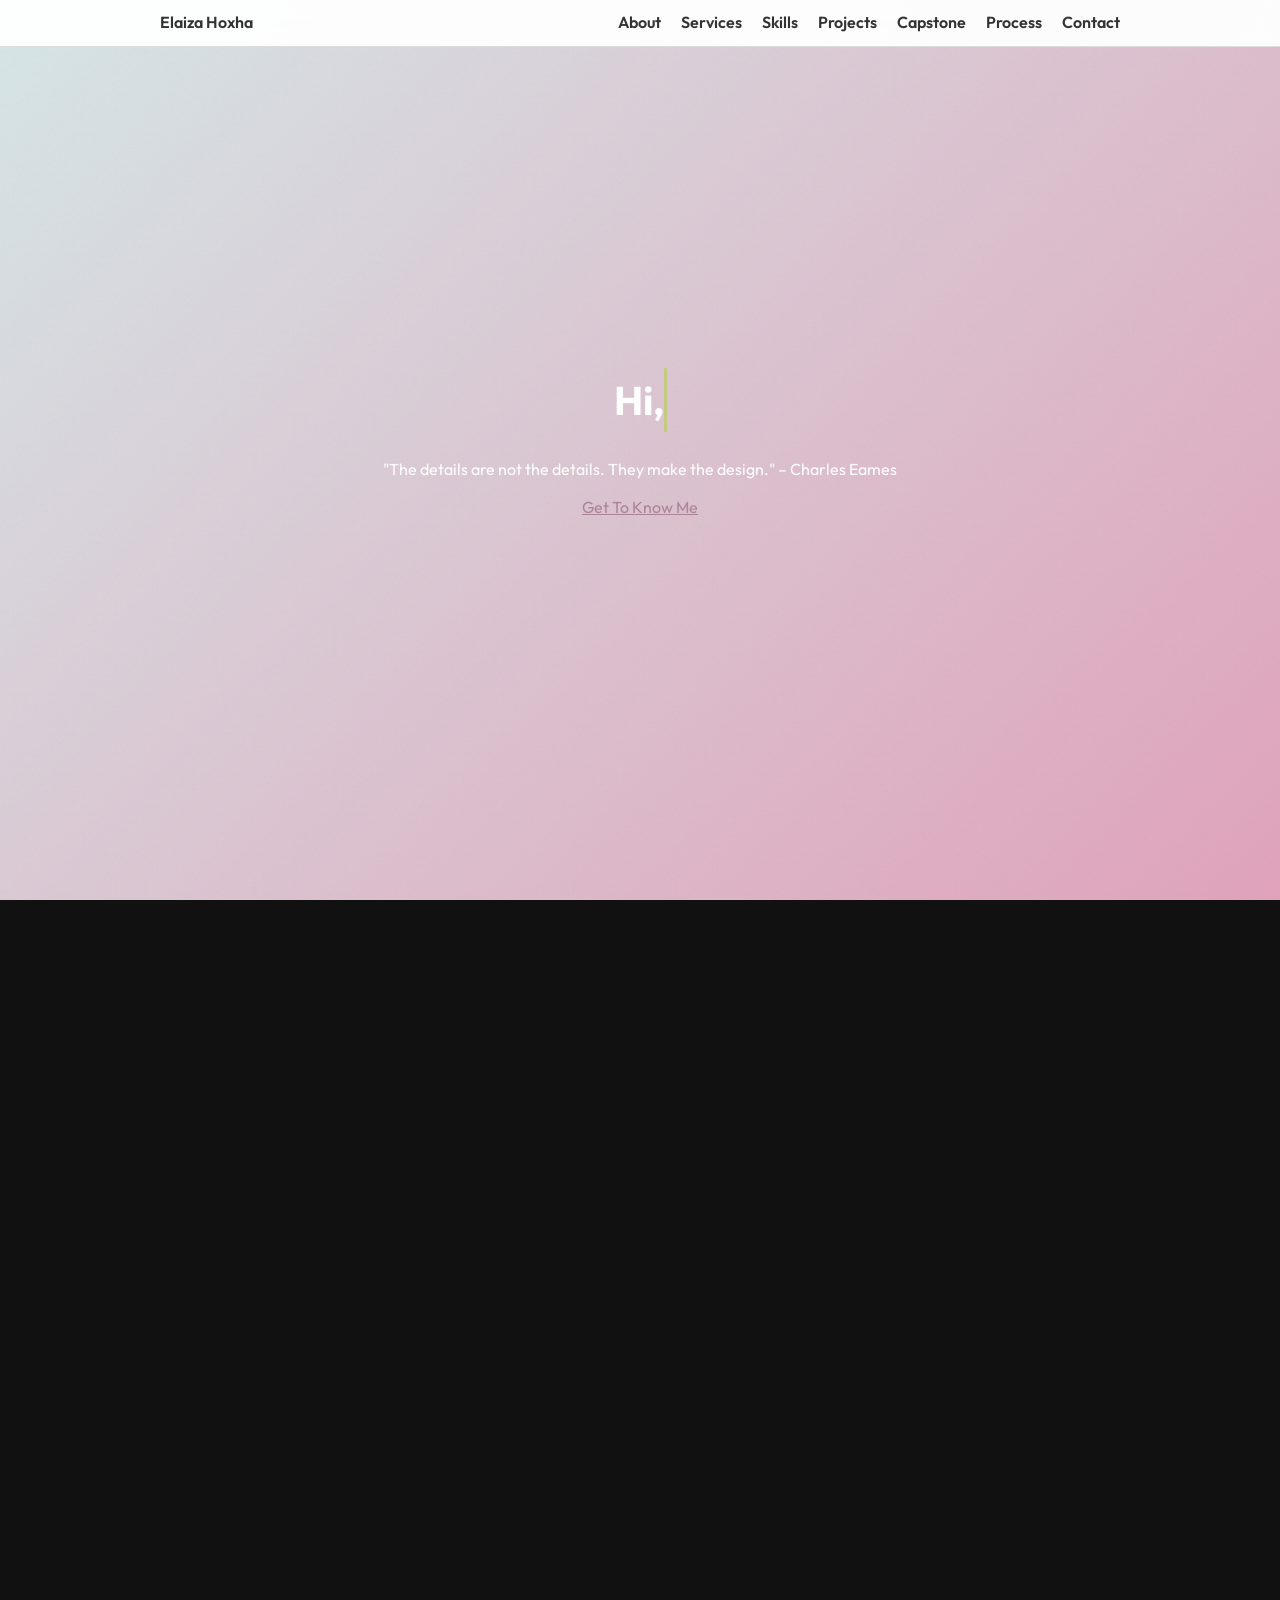
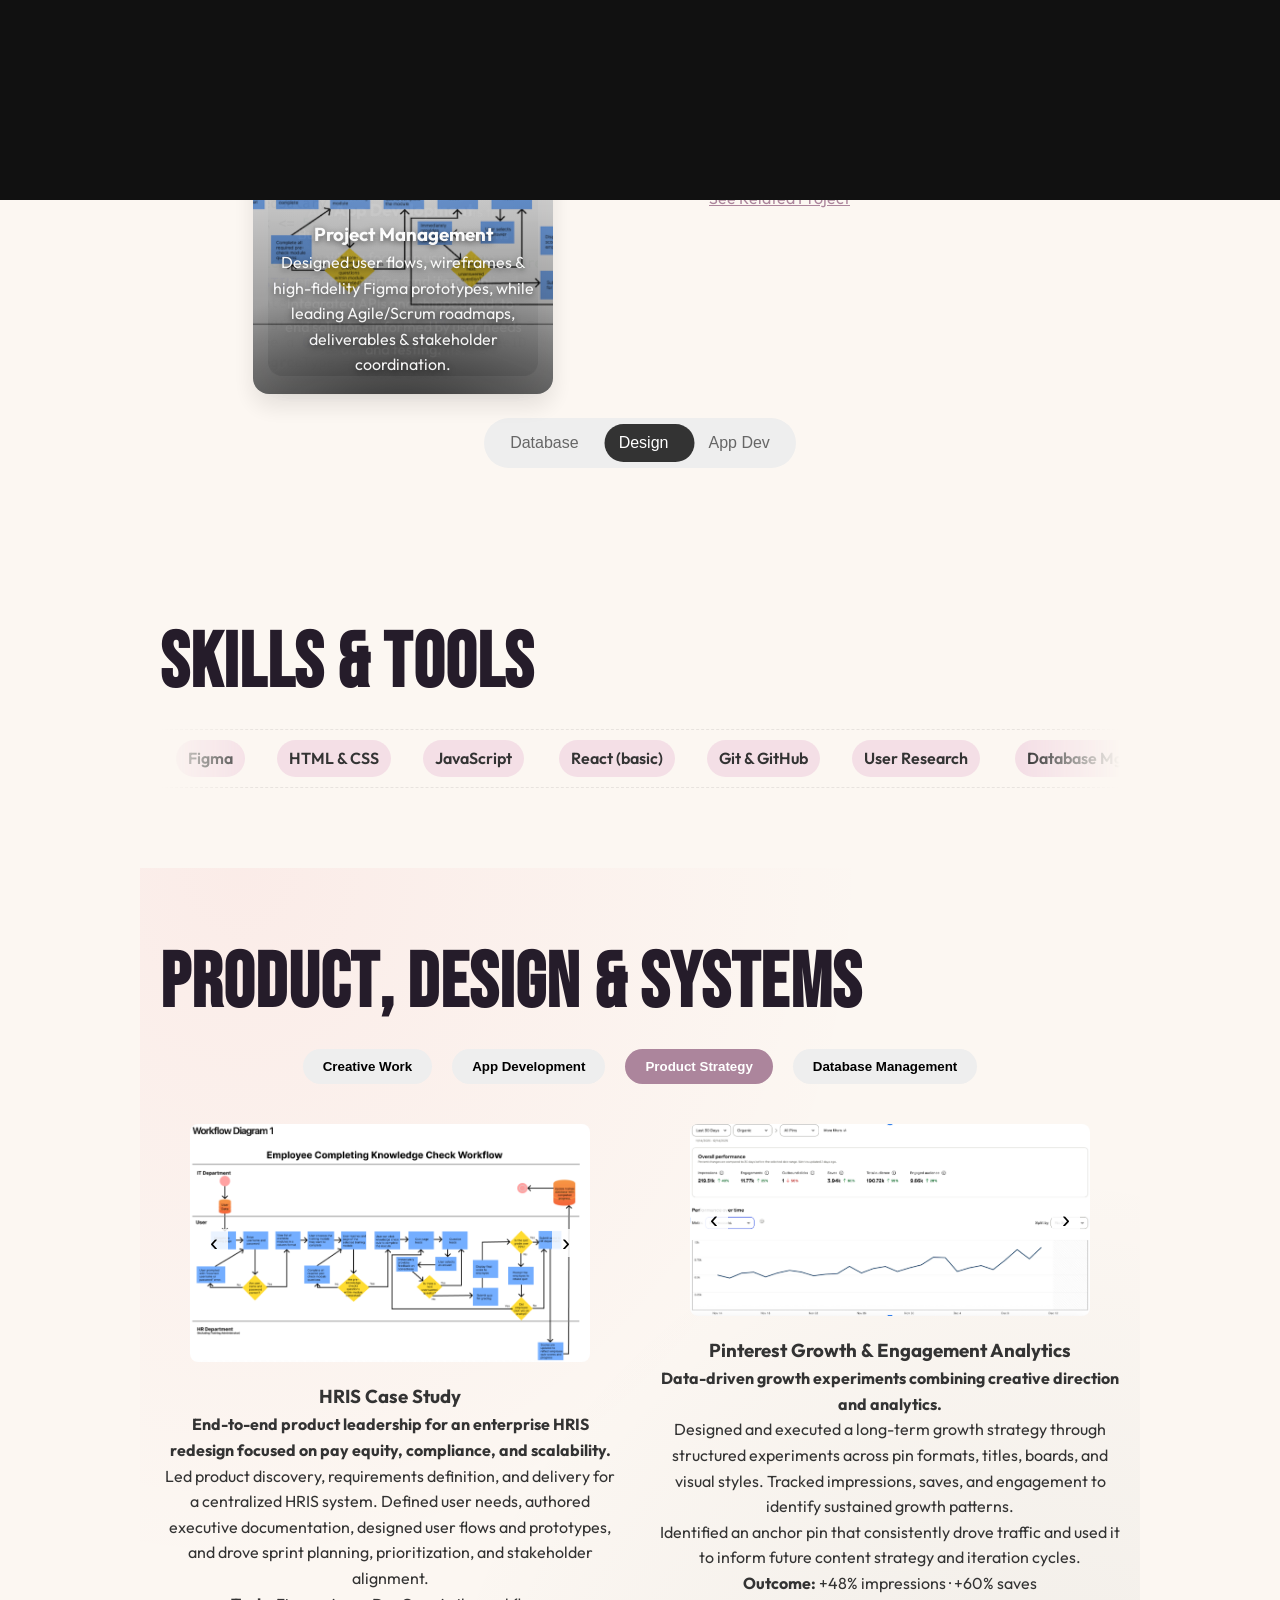
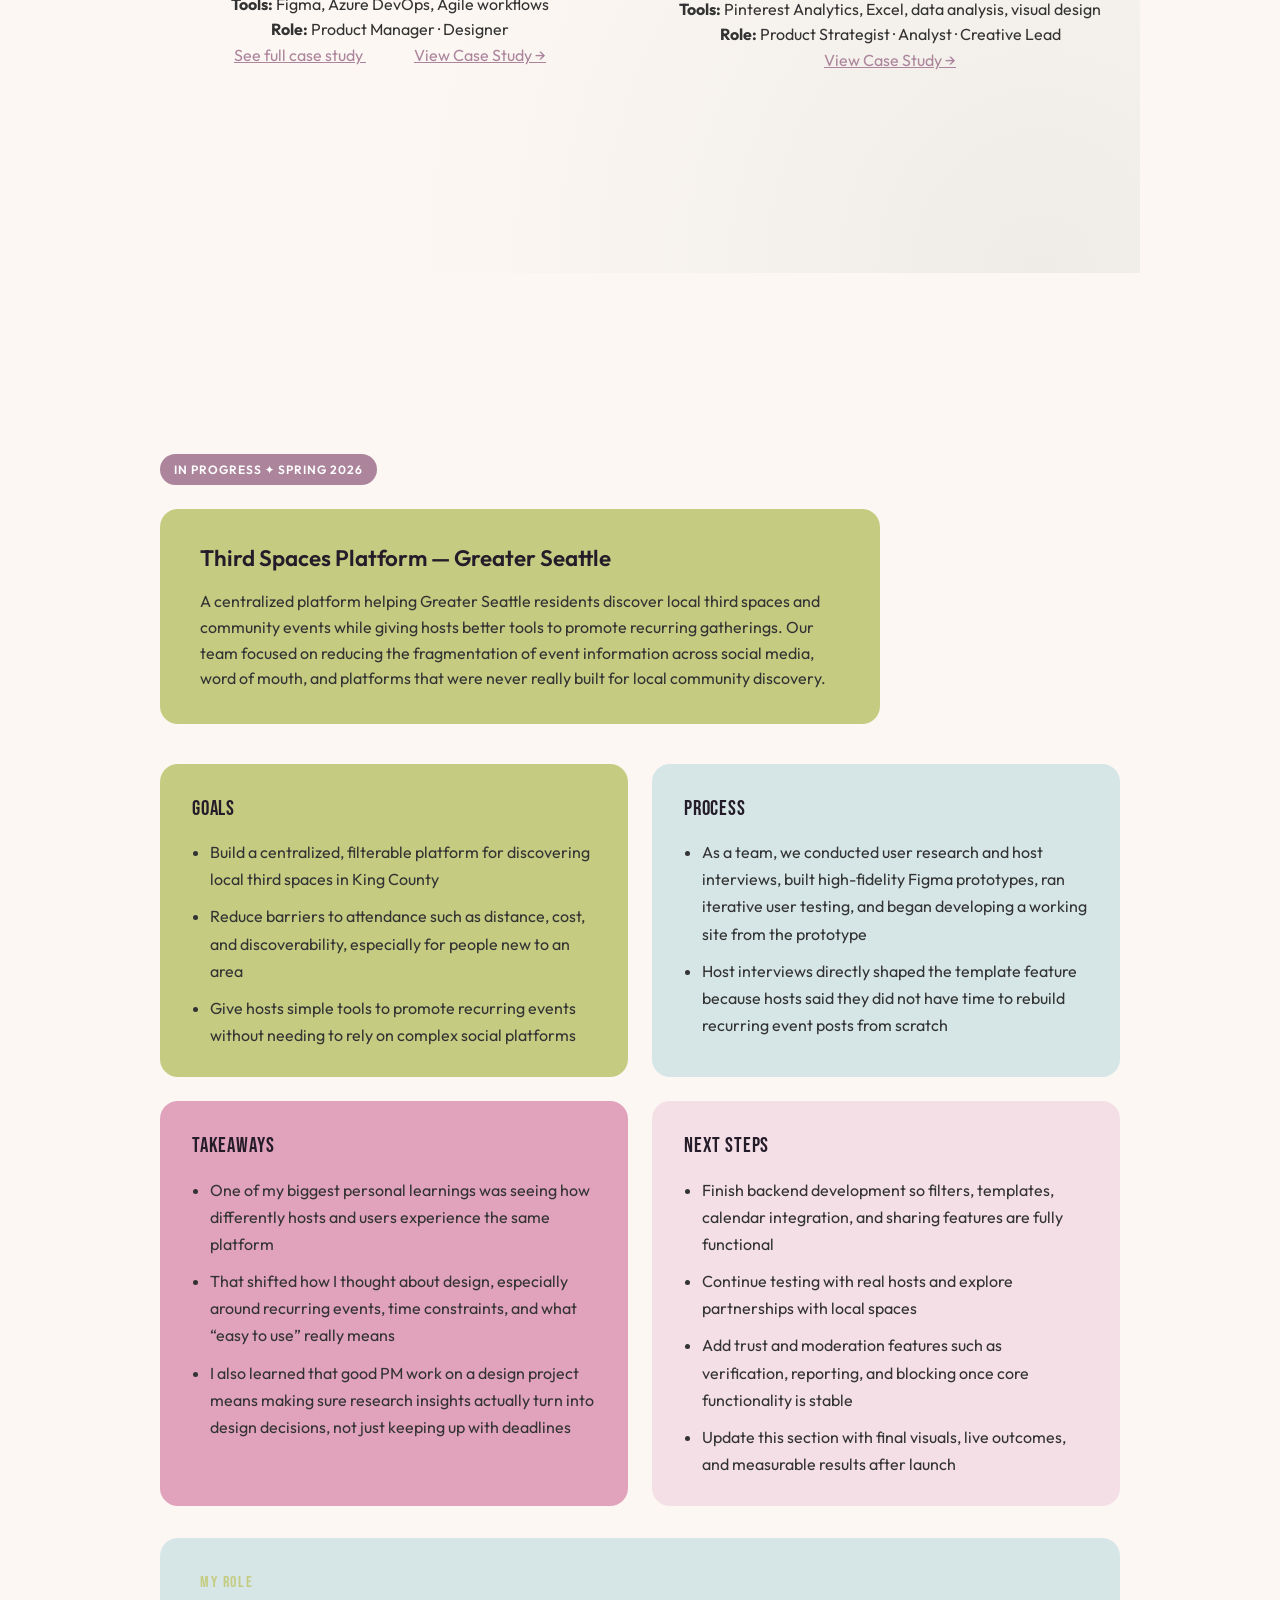
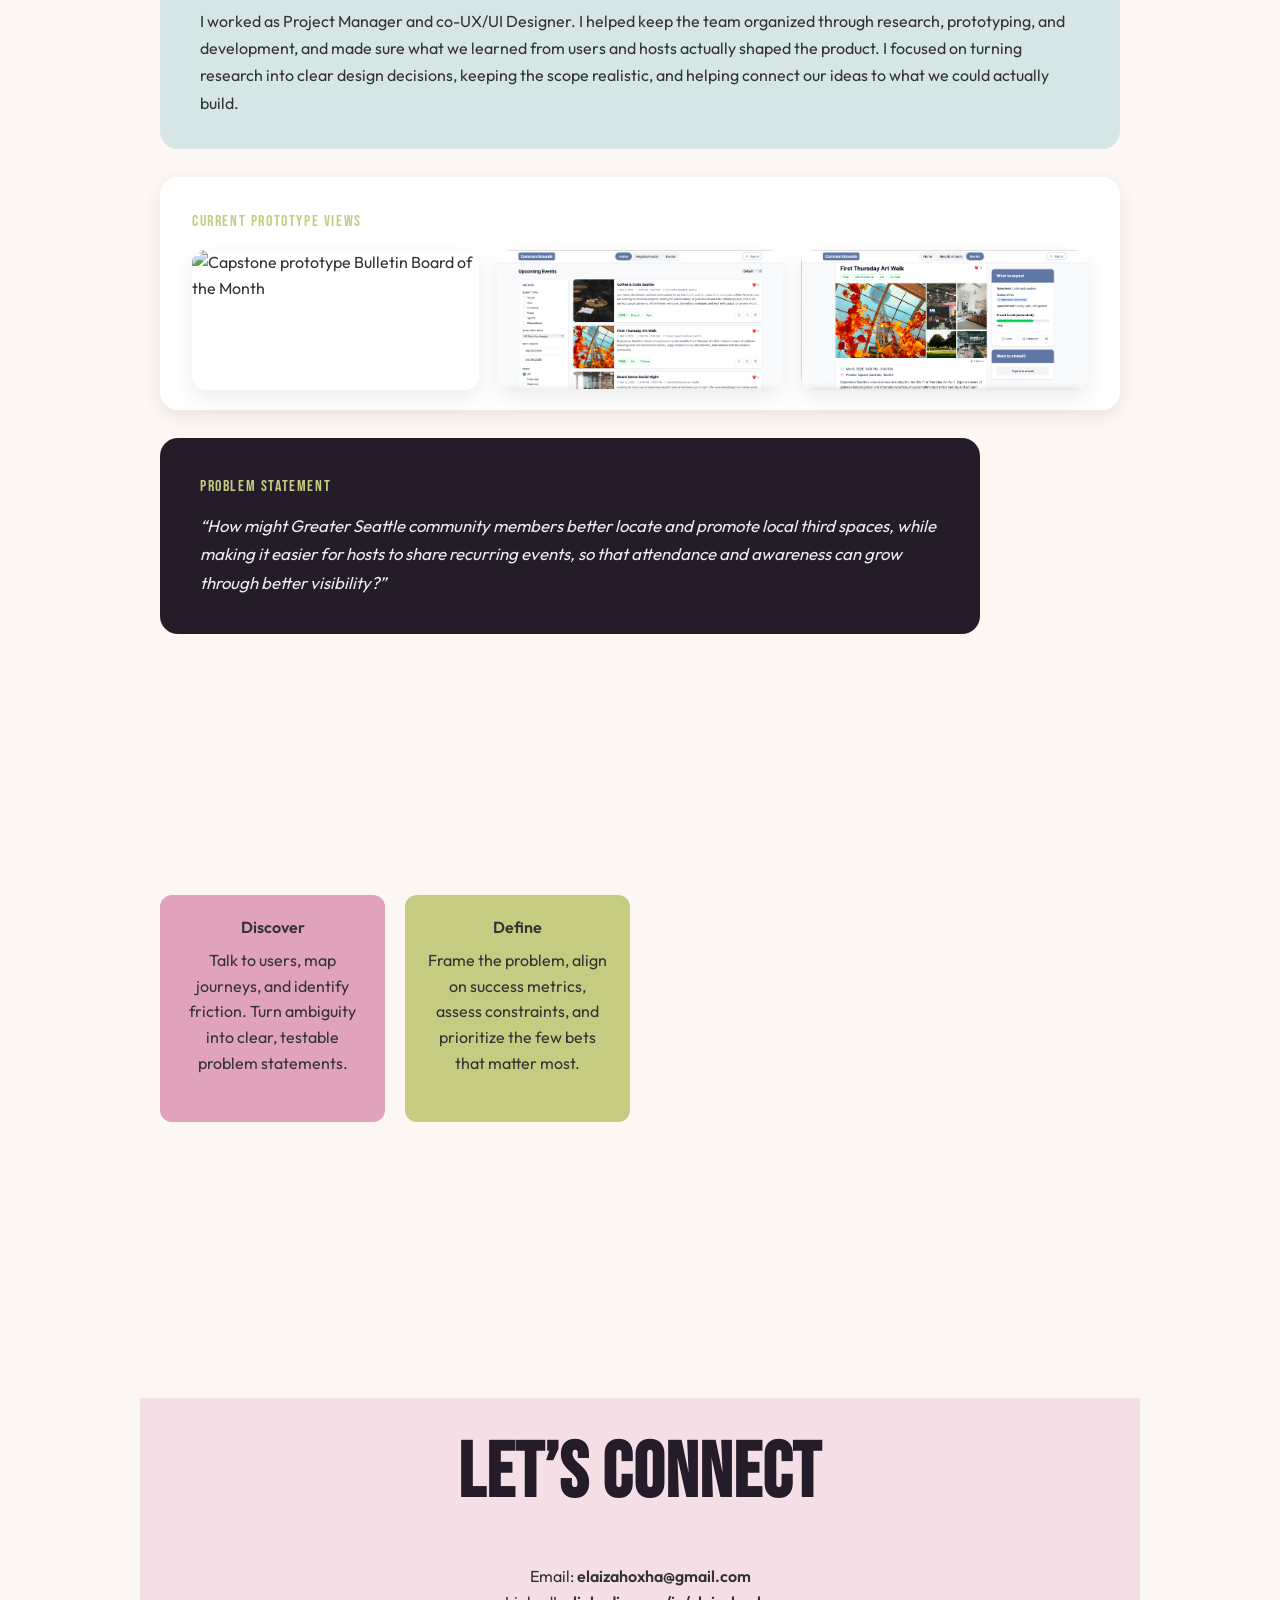
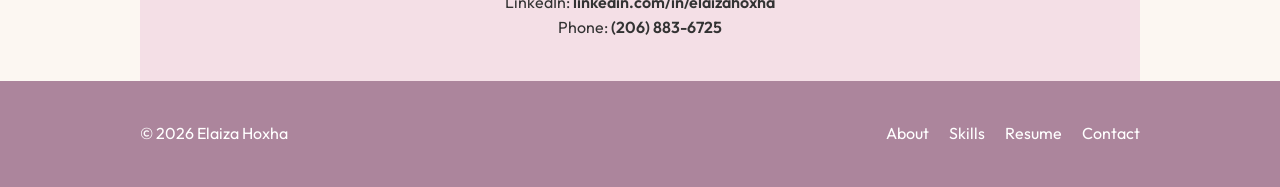
==== commit 138b42a7: "update capstone section" ====
--- a/index.html
+++ b/index.html
@@ -28,6 +28,7 @@
         <li><a href="#services">Services</a></li>
         <li><a href="#skills">Skills</a></li>
         <li><a href="#projects">Projects</a></li>
+        <li><a href="#capstone">Capstone</a></li>
         <li><a href="#process">Process</a></li>
         <li><a href="#contact">Contact</a></li>
       </ul>
@@ -314,6 +315,86 @@
 </section>
 
 
+
+
+<!-- Capstone -->
+<section class="capstone" id="capstone">
+  <h2 class="k-headline" data-split>Capstone Project</h2>
+
+  <div class="capstone-badge">In Progress ✦ Spring 2026</div>
+
+  <div class="capstone-intro reveal">
+    <h3>Third Spaces Platform — Greater Seattle</h3>
+    <p>
+      A centralized platform helping Greater Seattle residents discover local third spaces and community events while giving hosts better tools to promote recurring gatherings. Our team focused on reducing the fragmentation of event information across social media, word of mouth, and platforms that were never really built for local community discovery.
+    </p>
+  </div>
+
+  <div class="capstone-grid">
+    <div class="capstone-card" style="--c: var(--pastel-yellow)">
+      <div class="capstone-card__label">Goals</div>
+      <ul>
+        <li>Build a centralized, filterable platform for discovering local third spaces in King County</li>
+        <li>Reduce barriers to attendance such as distance, cost, and discoverability, especially for people new to an area</li>
+        <li>Give hosts simple tools to promote recurring events without needing to rely on complex social platforms</li>
+      </ul>
+    </div>
+
+    <div class="capstone-card" style="--c: var(--pastel-blue)">
+      <div class="capstone-card__label">Process</div>
+      <ul>
+        <li>As a team, we conducted user research and host interviews, built high-fidelity Figma prototypes, ran iterative user testing, and began developing a working site from the prototype</li>
+        <li>Host interviews directly shaped the template feature because hosts said they did not have time to rebuild recurring event posts from scratch</li>
+      </ul>
+    </div>
+
+    <div class="capstone-card" style="--c: var(--pastel-pink)">
+      <div class="capstone-card__label">Takeaways</div>
+      <ul>
+        <li>One of my biggest personal learnings was seeing how differently hosts and users experience the same platform</li>
+        <li>That shifted how I thought about design, especially around recurring events, time constraints, and what “easy to use” really means </li>
+        <li>I also learned that good PM work on a design project means making sure research insights actually turn into design decisions, not just keeping up with deadlines</li>
+      </ul>
+    </div>
+
+    <div class="capstone-card" style="--c: var(--pastel-peach)">
+      <div class="capstone-card__label">Next Steps</div>
+      <ul>
+        <li>Finish backend development so filters, templates, calendar integration, and sharing features are fully functional</li>
+        <li>Continue testing with real hosts and explore partnerships with local spaces</li>
+        <li>Add trust and moderation features such as verification, reporting, and blocking once core functionality is stable</li>
+        <li>Update this section with final visuals, live outcomes, and measurable results after launch</li>
+      </ul>
+    </div>
+  </div>
+
+  <div class="capstone-role reveal">
+    <div class="capstone-problem__label">My Role</div>
+    <p>
+      I worked as Project Manager and co-UX/UI Designer. I helped keep the team organized through research, prototyping, and development, and made sure what we learned from users and hosts actually shaped the product. I focused on turning research into clear design decisions, keeping the scope realistic, and helping connect our ideas to what we could actually build.
+    </p>
+  </div>
+
+  <div class="capstone-prototypes reveal">
+    <div class="capstone-problem__label">Current Prototype Views</div>
+    <div class="prototype-grid">
+      <img src="images/capstone-bulletin.png" alt="Capstone prototype Bulletin Board of the Month">
+      <img src="images/capstone-home.png" alt="Capstone prototype home view">
+      <img src="images/capstone-event.png" alt="Capstone prototype event discovery view">
+    </div>
+  </div>
+
+  <div class="capstone-problem reveal">
+    <div class="capstone-problem__label">Problem Statement</div>
+    <p>
+      “How might Greater Seattle community members better locate and promote local third spaces, while making it easier for hosts to share recurring events, so that attendance and awareness can grow through better visibility?”
+    </p>
+  </div>
+</section>
+
+
+
+
   <!-- Process -->
   <section class="process" id="process">
     <h2 class="k-headline" data-split>My Workflow</h2>
@@ -390,8 +471,7 @@
   <button class="to-top" aria-label="Back to top">↑</button>
 
   <script src="script.js"></script>
- <!-- <script src="js/main.js" defer></script>
-<script src="js/product-simulator.js" defer></script> -->
+ 
 
 </body>
 </html>
--- a/style.css
+++ b/style.css
@@ -133,6 +133,157 @@
 
 
 
+/* ===== Capstone ===== */
+.capstone {
+  position: relative;
+}
+
+.capstone-badge {
+  display: inline-block;
+  background: var(--pastel-purple);
+  color: #fff;
+  font-size: .75rem;
+  font-weight: 600;
+  letter-spacing: .08em;
+  text-transform: uppercase;
+  padding: 6px 14px;
+  border-radius: 999px;
+  margin-bottom: 24px;
+}
+
+.capstone-intro {
+  max-width: 720px;
+  margin-bottom: 40px;
+  background: var(--pastel-yellow);
+  padding: 32px 40px;
+  border-radius: var(--radius);
+}
+
+.capstone-intro h3 {
+  font-size: 1.4rem;
+  font-weight: 600;
+  margin-bottom: 12px;
+  color: var(--ink);
+}
+
+.capstone-grid {
+  display: grid;
+  grid-template-columns: repeat(2, minmax(0, 1fr));
+  gap: 24px;
+  margin-bottom: 32px;
+  align-items: stretch;
+}
+
+.capstone-card {
+  background: var(--c, var(--pastel-peach));
+  border-radius: var(--radius);
+  padding: 28px 32px;
+  min-height: 100%;
+  transition: transform .3s var(--ease), box-shadow .3s var(--ease);
+}
+
+.capstone-card:hover {
+  transform: translateY(-4px);
+  box-shadow: var(--shadow);
+}
+
+.capstone-card__label {
+  font-family: 'Bebas Neue', system-ui;
+  font-size: 1.3rem;
+  letter-spacing: .04em;
+  color: var(--ink);
+  margin-bottom: 14px;
+}
+
+.capstone-card ul {
+  padding-left: 18px;
+  display: flex;
+  flex-direction: column;
+  gap: 10px;
+}
+
+.capstone-card li {
+  line-height: 1.7;
+  color: #333;
+}
+
+.capstone-role {
+  background: var(--pastel-blue);
+  border-radius: var(--radius);
+  padding: 32px 40px;
+  margin-bottom: 28px;
+}
+
+.capstone-role p {
+  line-height: 1.7;
+  color: #333;
+}
+
+.capstone-prototypes {
+  background: #fff;
+  border-radius: var(--radius);
+  padding: 32px 32px 20px;
+  box-shadow: var(--shadow);
+  margin-bottom: 28px;
+}
+
+.prototype-grid {
+  display: grid;
+  grid-template-columns: repeat(3, minmax(0, 1fr));
+  gap: 18px;
+  margin-top: 16px;
+}
+
+.prototype-grid img {
+  width: 100%;
+  display: block;
+  border-radius: 14px;
+  box-shadow: 0 8px 20px rgba(0,0,0,.08);
+  transition: transform .25s ease, box-shadow .25s ease;
+}
+
+.prototype-grid img:hover {
+  transform: translateY(-3px);
+  box-shadow: 0 12px 24px rgba(0,0,0,.12);
+}
+
+.capstone-problem {
+  background: var(--ink);
+  color: #fff;
+  border-radius: var(--radius);
+  padding: 36px 40px;
+  max-width: 820px;
+}
+
+.capstone-problem__label {
+  font-family: 'Bebas Neue', system-ui;
+  font-size: 1rem;
+  letter-spacing: .1em;
+  text-transform: uppercase;
+  color: var(--pastel-yellow);
+  margin-bottom: 12px;
+}
+
+.capstone-problem p {
+  font-size: 1.05rem;
+  line-height: 1.7;
+  font-style: italic;
+  color: rgba(255,255,255,.92);
+}
+
+@media (max-width: 900px) {
+  .capstone-grid {
+    grid-template-columns: 1fr;
+  }
+
+  .prototype-grid {
+    grid-template-columns: 1fr;
+  }
+}
+
+
+
+
 
 
 
